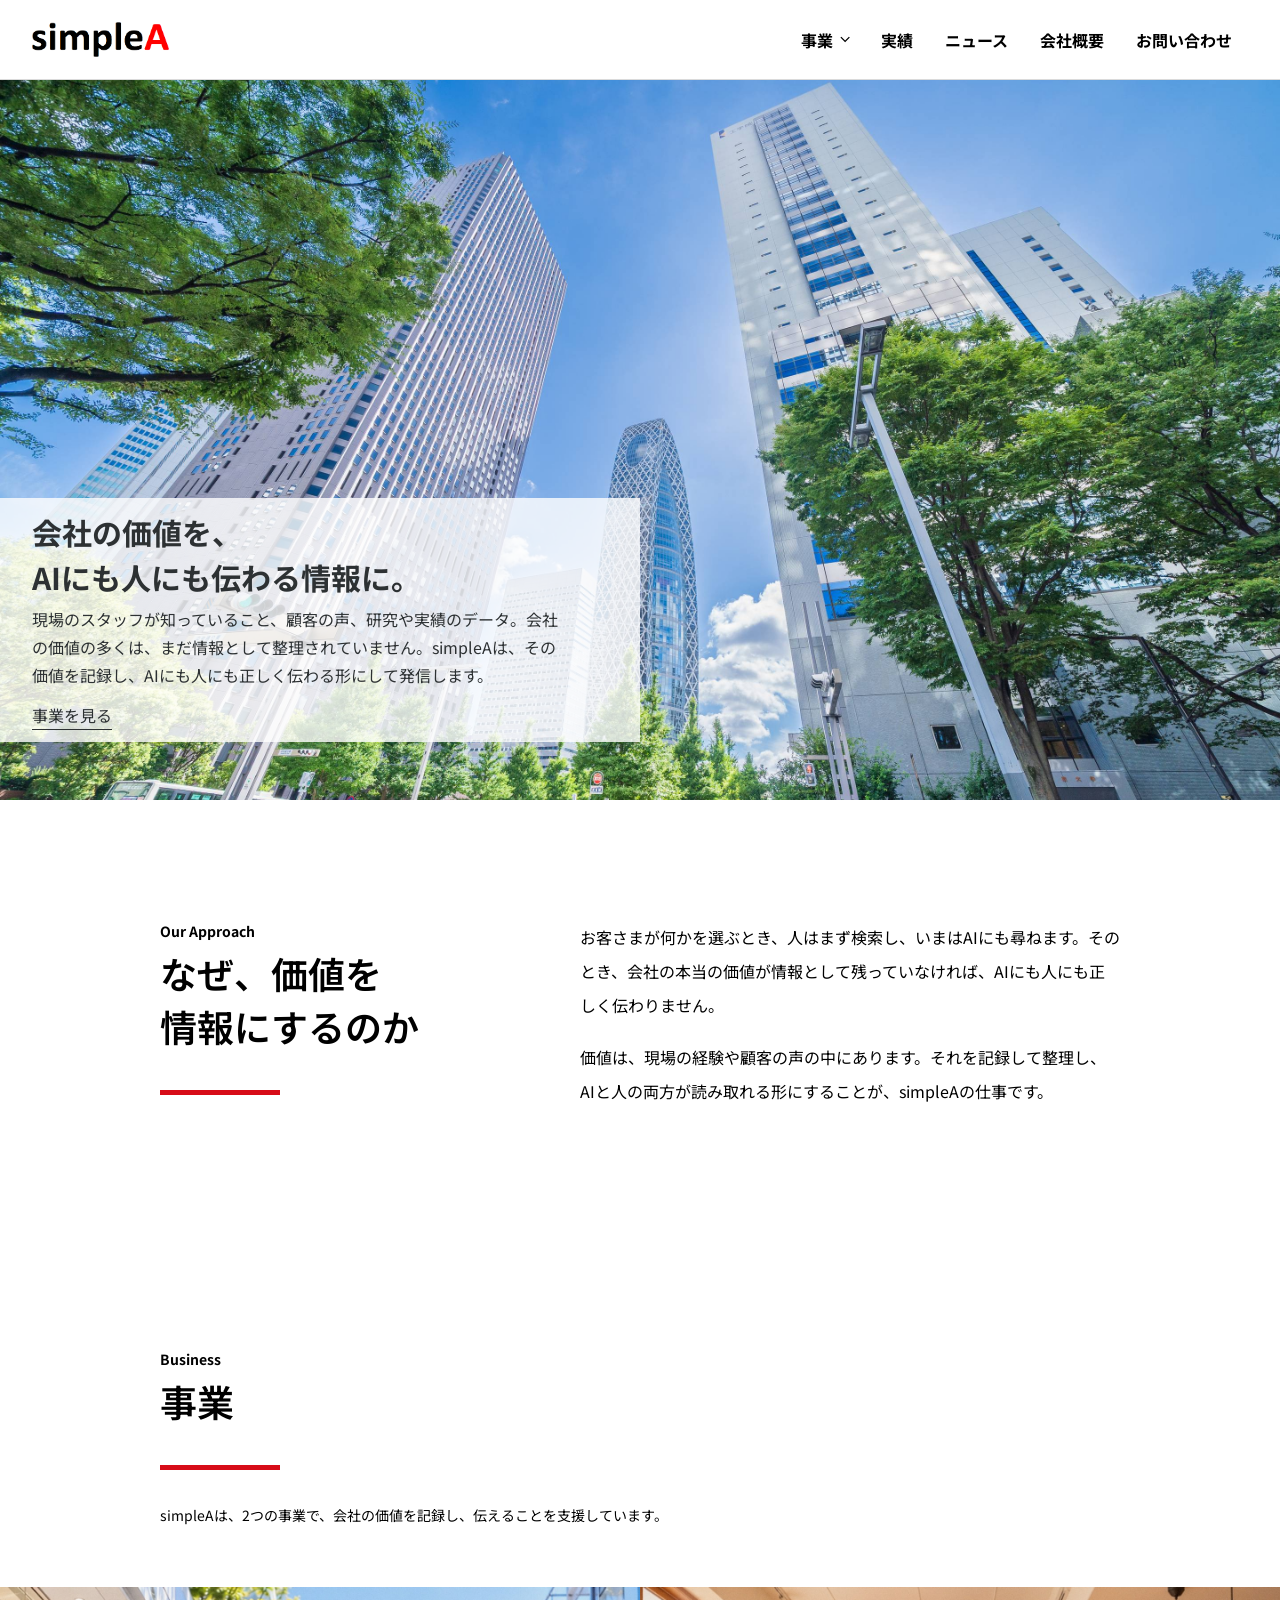
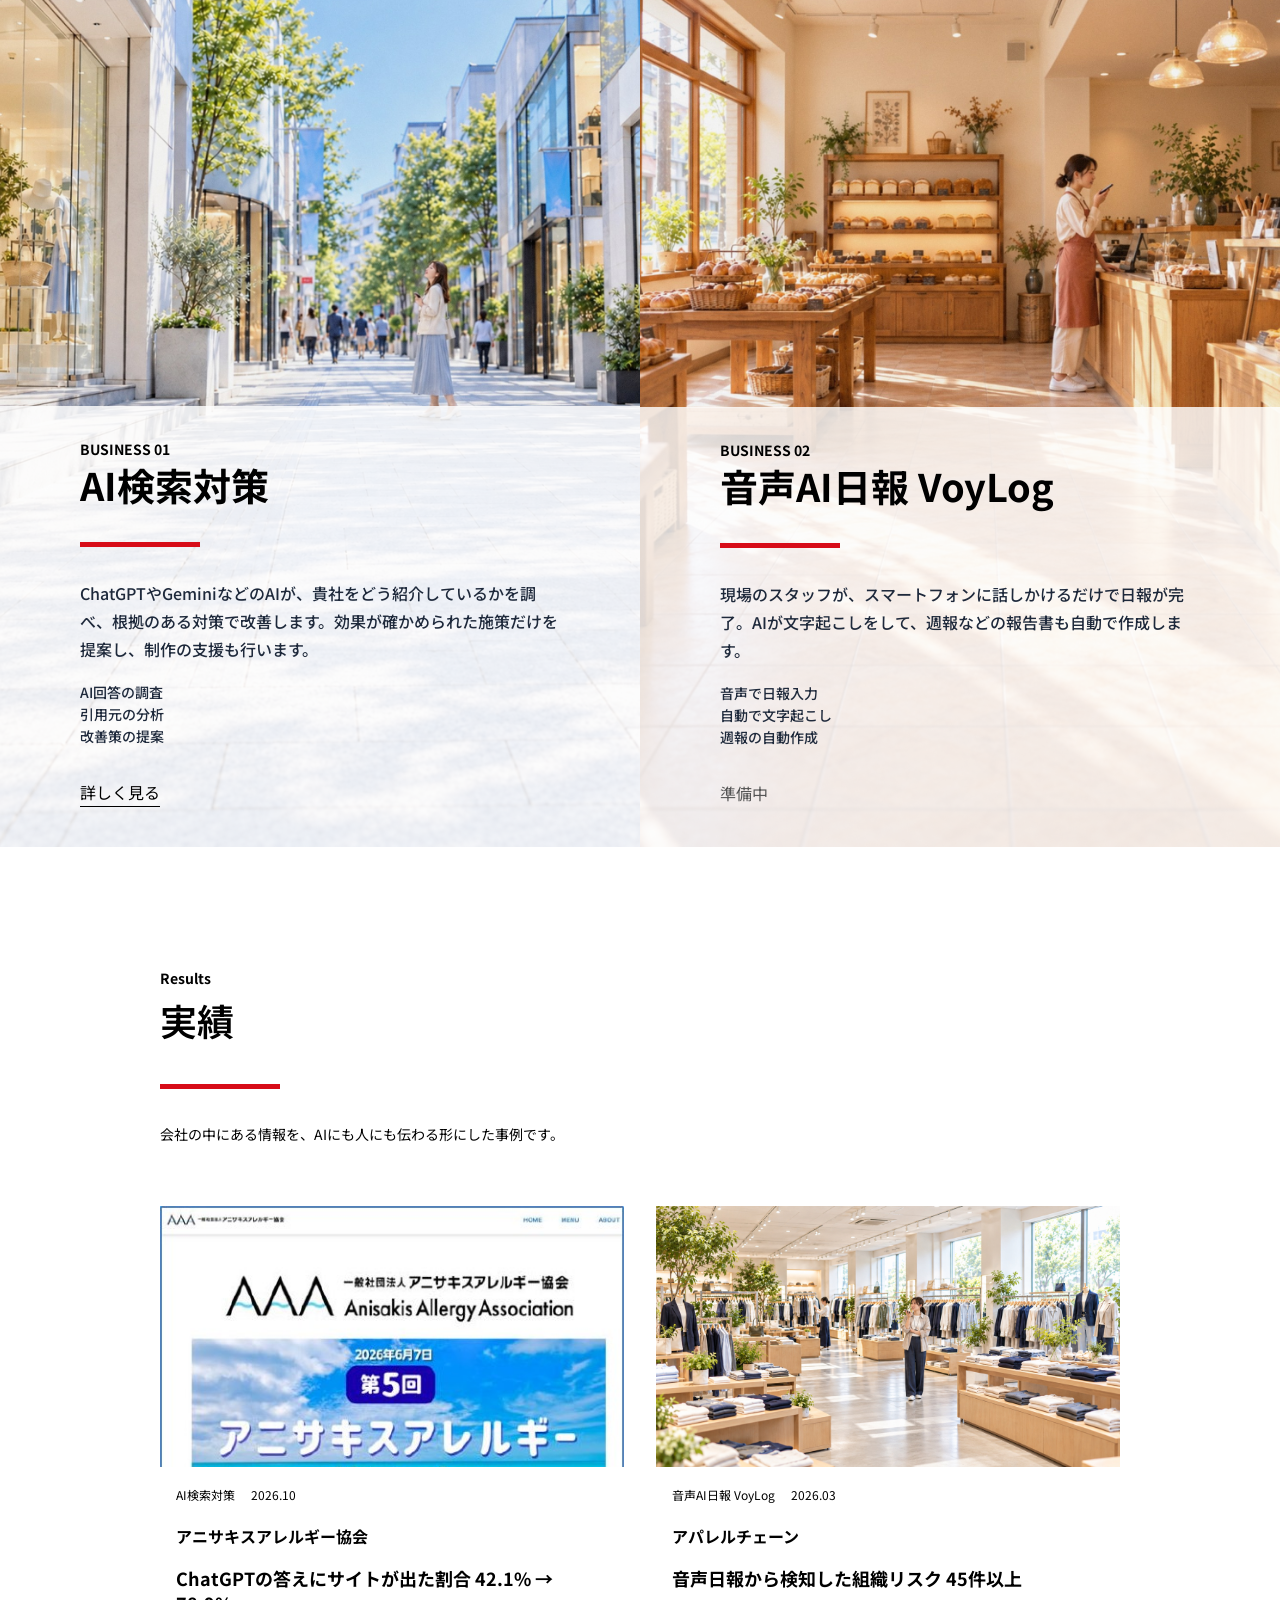
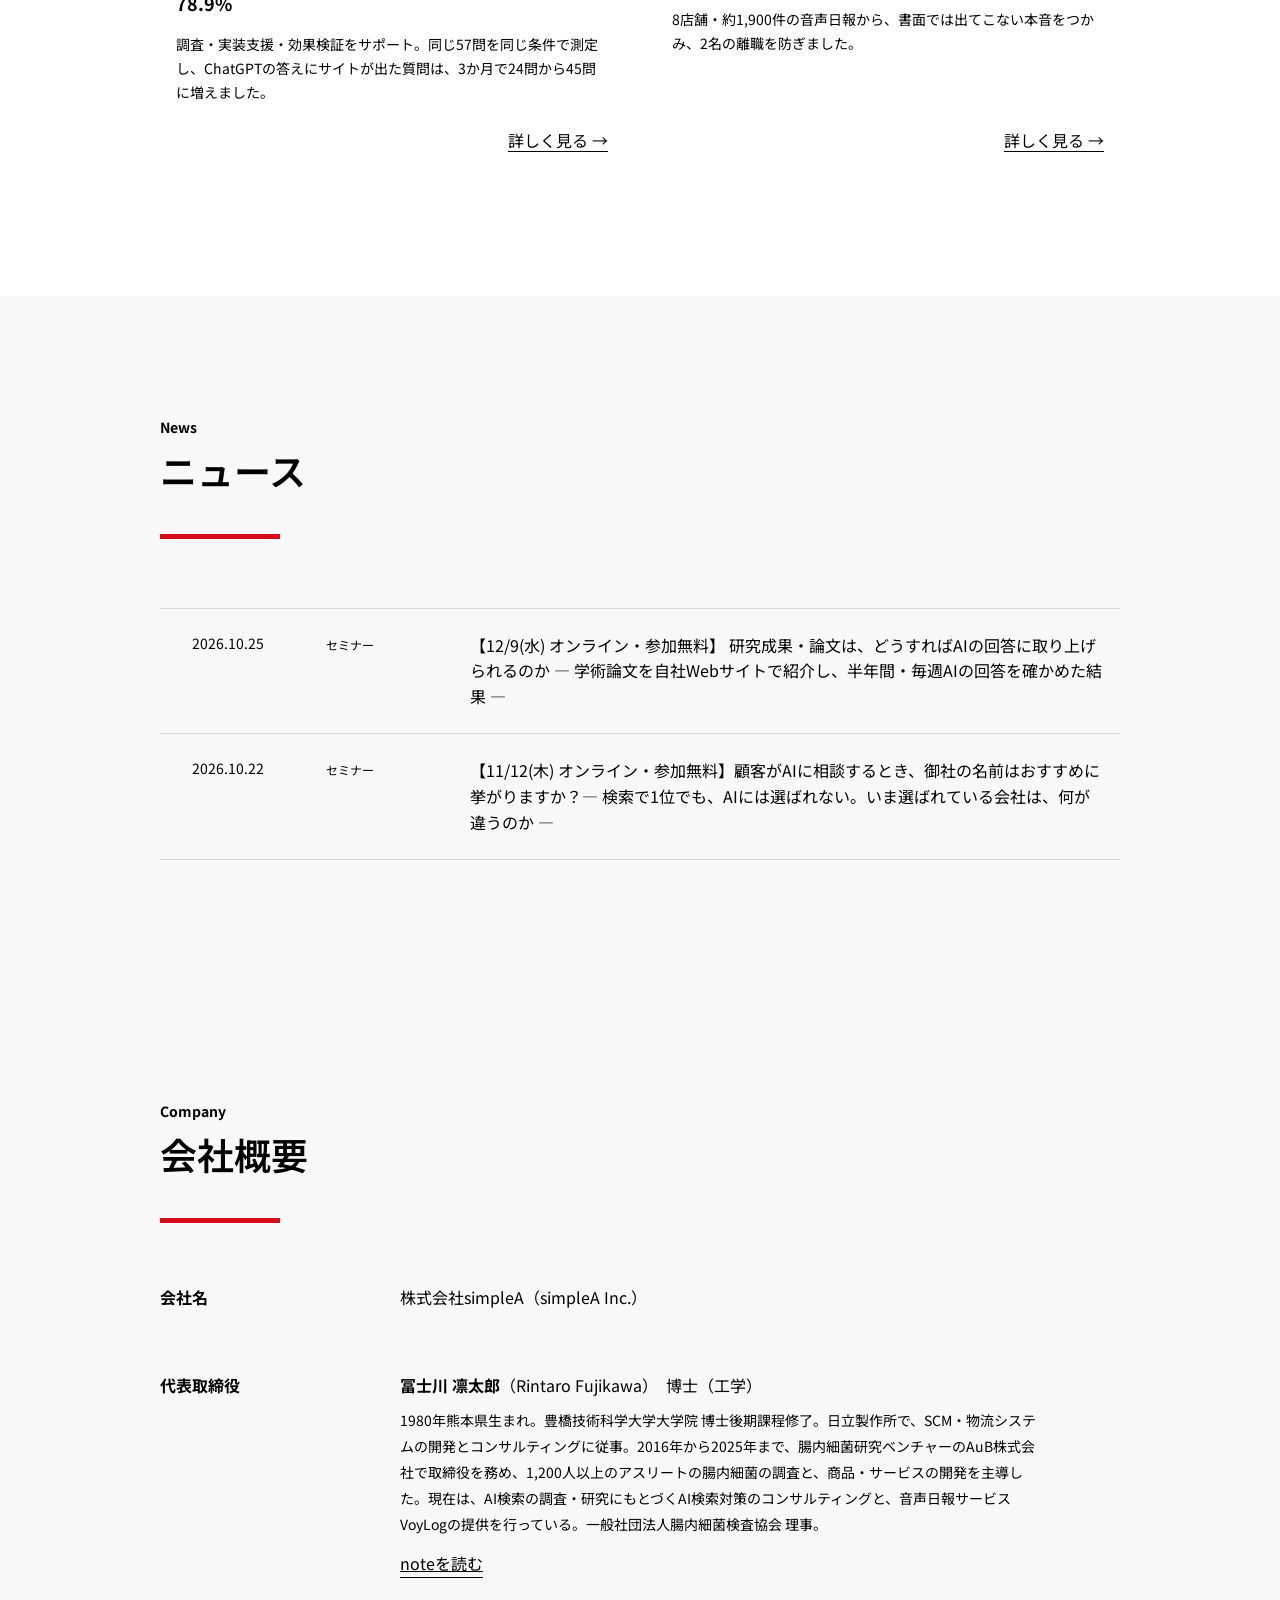
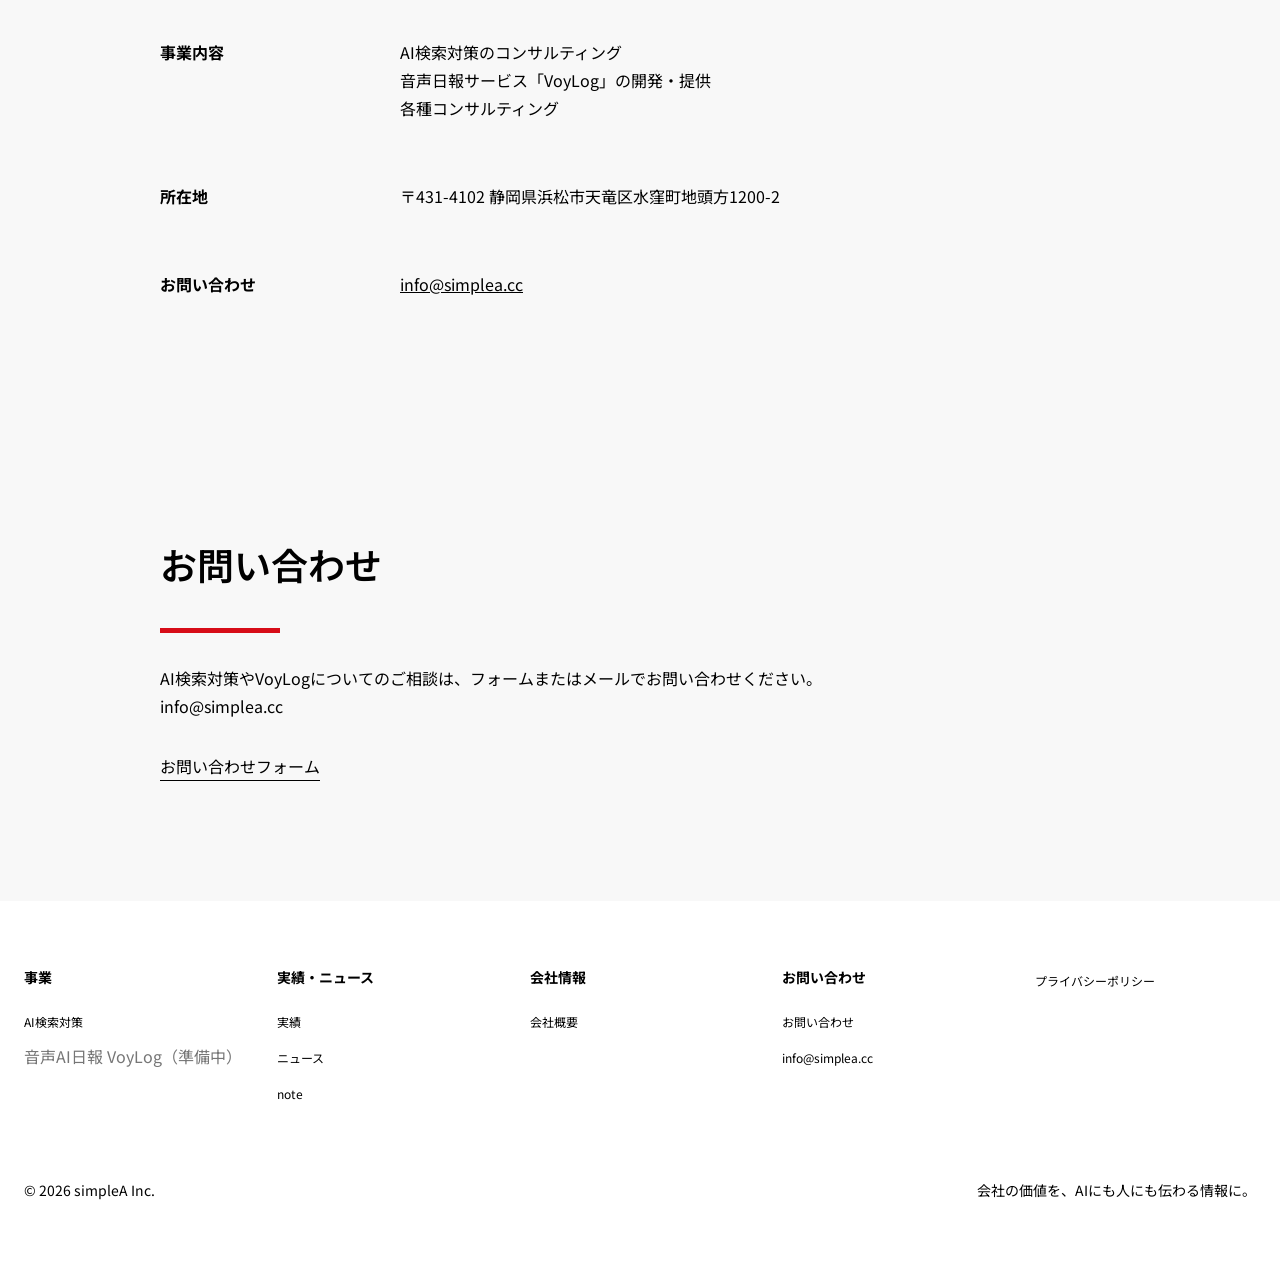
==== index.html @ 9f958a01 "トップページ・AI検索対策ページ・事例ページ・プライバシーポリシーを全面リニューアル Co-Authored-By: Claude Sonnet 5.5 <noreply@anthropic.com>" ====
<!DOCTYPE html>
<html lang="ja"><head><meta charset="utf-8"/><meta content="width=device-width, initial-scale=1.0" name="viewport"/>
<title>株式会社simpleA | 会社の価値を、AIにも人にも伝わる情報に。</title>
<link href="https://fonts.googleapis.com" rel="preconnect"/><link crossorigin="" href="https://fonts.gstatic.com" rel="preconnect"/>
<link href="https://fonts.googleapis.com/css2?family=Inter:wght@400;600;700&amp;family=Noto+Sans+JP:wght@400;500;700&amp;display=swap" rel="stylesheet"/>
<link href="styles3.css" rel="stylesheet"/><link href="styles-case.css" rel="stylesheet"/><style>
/* Measured references and adaptations: 設計根拠.md — ヒーロー文字載せ */
.hero{min-height:0;background:#fff}.hero .box{background:none;padding:0;max-width:none}.hero .in{padding:0}.hero .wrap{max-width:none}.hero>img{filter:none}
/* Recruit: lower-left, bounded white 80% panel. */
.hero{height:720px}.hero>img{height:100%;object-position:center}.hero .in{position:absolute;left:0;bottom:8%;width:100%}.hero .wrap{margin:0}.hero .box{width:640px;max-width:100%;padding:12px 72px 12px 32px;background:rgba(255,255,255,.8);color:#2d3133}.hero h1{font-size:30px;line-height:45px}.hero .sub{margin-top:5px;font-size:16px;line-height:28px}.hero .bar-link{margin-top:12px}
@media(max-width:767px){.hero{display:block;height:780px}.hero>img{position:absolute;inset:0;aspect-ratio:auto;object-position:center}.hero .in{bottom:8%}.hero .box{width:96%;padding:12px 30px}.hero h1{font-size:24px;line-height:36px}.hero .sub{font-size:14px;line-height:24.5px}.hero .bar-link{margin-top:12px}}
</style><style>.rep-profile .bio{font-size:14px;line-height:26px;margin-top:8px;max-width:640px}.rep-profile .bar-link{margin-top:12px}</style></head><body>
<header class="header"><div class="wrap"><button aria-controls="site-nav" aria-expanded="false" aria-label="メニュー" class="menu-toggle" type="button"><span></span><span></span></button><a class="logo" href="#"><img alt="simpleA" src="img/logo.png"/></a>
<nav class="nav" id="site-nav"><div class="business-nav">
<div class="business-nav-heading"><a href="#business" id="business-link">事業</a><button class="business-toggle" type="button" aria-label="事業のメニューを開閉" aria-expanded="false" aria-controls="business-submenu"></button></div>
<div class="business-submenu" id="business-submenu" inert><div class="business-submenu-inner"><ul><li><a href="ai-search.html">AI検索対策</a></li><li><span class="soon-item">音声AI日報 VoyLog（準備中）</span></li></ul></div></div>
</div><a href="#results">実績</a><a href="#news">ニュース</a><a href="#company">会社概要</a><a class="contact" href="#contact">お問い合わせ</a></nav></div></header><main><section class="hero"><img alt="" src="img/hero.jpg"/><div class="in"><div class="wrap"><div class="box"><h1>会社の価値を、<br/>AIにも人にも伝わる情報に。</h1><p class="sub">現場のスタッフが知っていること、顧客の声、研究や実績のデータ。会社の価値の多くは、まだ情報として整理されていません。simpleAは、その価値を記録し、AIにも人にも正しく伝わる形にして発信します。</p><a class="bar-link" href="#business">事業を見る</a></div></div></div></section>
<section class="sec" id="why"><div class="wrap why">
<div><p class="label">Our Approach</p><h2>なぜ、価値を<br/>情報にするのか</h2></div>
<div class="t"><p>お客さまが何かを選ぶとき、人はまず検索し、いまはAIにも尋ねます。そのとき、会社の本当の価値が情報として残っていなければ、AIにも人にも正しく伝わりません。</p>
<p>価値は、現場の経験や顧客の声の中にあります。それを記録して整理し、AIと人の両方が読み取れる形にすることが、simpleAの仕事です。</p></div>
</div></section>
<section id="business">
<div class="wrap business-heading">
<p class="label">Business</p><h2 class="h2">事業</h2>
<p class="lead">simpleAは、2つの事業で、会社の価値を記録し、伝えることを支援しています。</p>
</div>
<div class="biz">
<a class="tile ai" href="ai-search.html">
<div class="vis"><img alt="" height="2000" loading="lazy" src="img/_proc/tile-ai-3.jpg" width="2000"/></div>
<div class="tile-copy"><p class="no">BUSINESS 01</p><h3>AI検索対策</h3>
<p class="d">ChatGPTやGeminiなどのAIが、貴社をどう紹介しているかを調べ、根拠のある対策で改善します。効果が確かめられた施策だけを提案し、制作の支援も行います。</p>
<ul class="tags"><li>AI回答の調査</li><li>引用元の分析</li><li>改善策の提案</li></ul><span class="more">詳しく見る</span></div>

</a>
<div class="tile vl soon" aria-disabled="true">
<div class="vis"><img alt="" height="2000" loading="lazy" src="img/_proc/tile-voylog-3.jpg" width="2000"/></div>
<div class="tile-copy"><p class="no">BUSINESS 02</p><h3>音声AI日報 VoyLog</h3>
<p class="d">現場のスタッフが、スマートフォンに話しかけるだけで日報が完了。AIが文字起こしをして、週報などの報告書も自動で作成します。</p>
<ul class="tags"><li>音声で日報入力</li><li>自動で文字起こし</li><li>週報の自動作成</li></ul><span class="more">準備中</span></div>

</div>
</div>
</section>
<section class="sec" id="results"><div class="wrap">
<p class="label">Results</p><h2>実績</h2>
<p class="lead">会社の中にある情報を、AIにも人にも伝わる形にした事例です。</p>
<div class="cases">
<a class="case ai" href="case-ai-search.html"><img class="case-thumbnail case-thumbnail-site" src="img/case/aaa-site.jpg" alt="アニサキスアレルギー協会のWEBサイト" loading="lazy"/><div class="body"><div class="meta"><span class="case-category">AI検索対策</span><span class="en">2026.10</span></div><h3>アニサキスアレルギー協会</h3><p class="case-card-title">ChatGPTの答えにサイトが出た割合 42.1% → 78.9%</p><p>調査・実装支援・効果検証をサポート。同じ57問を同じ条件で測定し、ChatGPTの答えにサイトが出た質問は、3か月で24問から45問に増えました。</p><span class="case-read-more">詳しく見る<span aria-hidden="true"> →</span></span></div></a>
<a class="case vl" href="case-voylog.html"><img class="case-thumbnail" src="img/case/generated/apparel-ai-voice-report-wide.jpg" alt="店舗で音声日報を入力するスタッフの利用イメージ（生成画像）" loading="lazy" width="2560" height="1440"/><div class="body"><div class="meta"><span class="case-category">音声AI日報 VoyLog</span><span class="en">2026.03</span></div><h3>アパレルチェーン</h3><p class="case-card-title">音声日報から検知した組織リスク 45件以上</p><p>8店舗・約1,900件の音声日報から、書面では出てこない本音をつかみ、2名の離職を防ぎました。</p><span class="case-read-more">詳しく見る<span aria-hidden="true"> →</span></span></div></a>
</div></div></section>
<section class="sec soft" id="news"><div class="wrap">
<div class="news-head"><div><p class="label">News</p><h2>ニュース</h2></div></div>
<ul class="news-list">
<li><a href="https://www.link-j.org/member_event/article-54695.html" rel="noopener" target="_blank"><time>2026.10.25</time><span class="cat">セミナー</span><span>【12/9(水) オンライン・参加無料】 研究成果・論文は、どうすればAIの回答に取り上げられるのか ― 学術論文を自社Webサイトで紹介し、半年間・毎週AIの回答を確かめた結果 ―</span></a></li><li><a href="https://www.link-j.org/member_event/article-54489.html" rel="noopener" target="_blank"><time>2026.10.22</time><span class="cat">セミナー</span><span>【11/12(木) オンライン・参加無料】顧客がAIに相談するとき、御社の名前はおすすめに挙がりますか？― 検索で1位でも、AIには選ばれない。いま選ばれている会社は、何が違うのか ―</span></a></li>
</ul></div></section>
<section class="sec soft" id="company"><div class="wrap">
<p class="label">Company</p><h2>会社概要</h2>
<dl class="dl">
<div><dt>会社名</dt><dd>株式会社simpleA（simpleA Inc.）</dd></div>
<div><dt>代表取締役</dt><dd class="rep-profile"><strong>冨士川 凛太郎</strong>（Rintaro Fujikawa）　博士（工学）<p class="bio">1980年熊本県生まれ。豊橋技術科学大学大学院 博士後期課程修了。日立製作所で、SCM・物流システムの開発とコンサルティングに従事。2016年から2025年まで、腸内細菌研究ベンチャーのAuB株式会社で取締役を務め、1,200人以上のアスリートの腸内細菌の調査と、商品・サービスの開発を主導した。現在は、AI検索の調査・研究にもとづくAI検索対策のコンサルティングと、音声日報サービスVoyLogの提供を行っている。一般社団法人腸内細菌検査協会 理事。</p><a class="bar-link" href="https://note.com/simplea_aio" rel="noopener noreferrer" target="_blank">noteを読む</a></dd></div>
<div><dt>事業内容</dt><dd>AI検索対策のコンサルティング<br/>音声日報サービス「VoyLog」の開発・提供<br/>各種コンサルティング</dd></div>
<div><dt>所在地</dt><dd>〒431-4102 静岡県浜松市天竜区水窪町地頭方1200-2</dd></div>
<div><dt>お問い合わせ</dt><dd><a href="mailto:info@simplea.cc">info@simplea.cc</a></dd></div>
</dl></div></section>
<section class="contact-band" id="contact"><div class="wrap">
<div><h2>お問い合わせ</h2><p>AI検索対策やVoyLogについてのご相談は、フォームまたはメールでお問い合わせください。<br/>info@simplea.cc</p></div>
<a class="btn" href="mailto:info@simplea.cc">お問い合わせフォーム</a>
</div></section>
</main>
<footer class="footer"><div class="wrap">
<div class="f-grid">
<div><h4>事業</h4><ul><li><a href="ai-search.html">AI検索対策</a></li><li><span class="soon-item">音声AI日報 VoyLog（準備中）</span></li></ul></div>
<div><h4>実績・ニュース</h4><ul><li><a href="#results">実績</a></li><li><a href="#news">ニュース</a></li><li><a href="https://note.com/simplea_aio" rel="noopener" target="_blank">note</a></li></ul></div>
<div><h4>会社情報</h4><ul><li></li><li><a href="#company">会社概要</a></li></ul></div>
<div><h4>お問い合わせ</h4><ul><li><a href="#contact">お問い合わせ</a></li><li><a href="mailto:info@simplea.cc">info@simplea.cc</a></li></ul></div>
<div><ul><li><a href="privacy.html">プライバシーポリシー</a></li></ul></div>
</div>
<div class="f-bottom"><span class="en">© 2026 simpleA Inc.</span><span>会社の価値を、AIにも人にも伝わる情報に。</span></div>
</div></footer><script>
const toggle = document.querySelector('.menu-toggle');
const nav = document.querySelector('.nav');
const business = document.querySelector('.business-nav');
const businessToggle = document.querySelector('.business-toggle');
const businessLink = document.querySelector('#business-link');
const submenu = document.querySelector('.business-submenu');
const mobile = matchMedia('(max-width:767px)');
const reducedMotion = matchMedia('(prefers-reduced-motion:reduce)');
let closeTimer;
let slide;
function setBusiness(open, animate = true) {
  clearTimeout(closeTimer);
  const from = submenu.getBoundingClientRect().height;
  if (slide) slide.cancel();
  business.classList.toggle('is-open', open);
  businessToggle.setAttribute('aria-expanded', String(open));
  submenu.inert = !open;
  const to = open ? submenu.firstElementChild.getBoundingClientRect().height + (mobile.matches ? 0 : 2) : 0;
  submenu.style.height = `${to}px`;
  // Sansan uses jQuery slideDown/slideUp(400), whose default easing is swing.
  if (animate && !reducedMotion.matches) {
    const frames = Array.from({length: 21}, (_, i) => ({
      height: `${from + (to - from) * (0.5 - Math.cos(Math.PI * i / 20) / 2)}px`,
      offset: i / 20
    }));
    slide = submenu.animate(frames, {duration: 400, easing: 'linear'});
  }
}
function closeNav() {
  setBusiness(false, false);
  toggle.setAttribute('aria-expanded', 'false');
  nav.classList.remove('is-open');
}
toggle.addEventListener('click', () => {
  const open = toggle.getAttribute('aria-expanded') !== 'true';
  if (!open) closeNav();
  else { toggle.setAttribute('aria-expanded', 'true'); nav.classList.add('is-open'); }
});
businessToggle.addEventListener('click', () => setBusiness(businessToggle.getAttribute('aria-expanded') !== 'true'));
business.addEventListener('pointerenter', e => {
  if (!mobile.matches && e.pointerType !== 'touch') setBusiness(true);
});
business.addEventListener('pointerleave', () => {
  if (!mobile.matches && !business.contains(document.activeElement)) closeTimer = setTimeout(() => setBusiness(false), 120);
});
business.addEventListener('focusin', e => {
  clearTimeout(closeTimer);
  if (!mobile.matches && e.target === businessLink) setBusiness(true);
});
business.addEventListener('focusout', e => {
  if (!business.contains(e.relatedTarget)) setBusiness(false);
});
nav.addEventListener('click', e => { if (e.target.closest('a')) closeNav(); });
document.addEventListener('keydown', e => {
  if (e.key !== 'Escape') return;
  if (businessToggle.getAttribute('aria-expanded') === 'true') {
    businessToggle.focus();
    setBusiness(false);
  } else if (toggle.getAttribute('aria-expanded') === 'true') {
    closeNav();
    toggle.focus();
  }
});
document.addEventListener('pointerdown', e => {
  if (!business.contains(e.target)) setBusiness(false);
});
mobile.addEventListener('change', closeNav);
window.addEventListener('resize', () => {
  if (businessToggle.getAttribute('aria-expanded') === 'true') setBusiness(true, false);
});
</script></body></html>
---- styles3.css ----
/* Reference measurements and deletion ledger: 設計根拠.md */
*{box-sizing:border-box;margin:0;padding:0}
html{scroll-behavior:smooth;scroll-padding-top:80px}
body{font-family:"Noto Sans JP","Helvetica Neue","Yu Gothic",YuGothic,"ヒラギノ角ゴ Pro W3","Hiragino Kaku Gothic Pro",Verdana,Meiryo,sans-serif;font-size:16px;font-weight:400;line-height:1.75;color:#000;background:#fff;-webkit-font-smoothing:antialiased}
a{color:inherit;text-decoration:none}img{display:block;width:100%;object-fit:cover}ul{list-style:none}button{font:inherit}a:hover{text-decoration:underline}a:focus-visible,button:focus-visible{outline:2px solid #000;outline-offset:4px}
.wrap{width:960px;max-width:calc(100% - 48px);margin:auto}
.header{height:80px;position:fixed;inset:0 0 auto;z-index:50;background:#fff;border-bottom:1px solid #dadada}
.header .wrap{width:auto;max-width:none;margin:0 32px;display:flex;height:100%;align-items:center;justify-content:space-between}
.logo{display:block;height:36px}.logo img{height:100%;width:auto;object-fit:contain}
.nav{display:flex}.nav a{font-size:16px;font-weight:700;line-height:80px;padding:0 16px}.nav a:hover{background:#f8f8f8;text-decoration:none}
.menu-toggle{display:none}main{padding-top:80px}
.sec{padding:120px 0}.soft{background:#f8f8f8}
.label,.no{font-size:14px;line-height:22.4px;font-weight:700;margin-bottom:5px}
h2,.h2{font-size:37px;font-weight:600;line-height:52.17px;position:relative;padding-bottom:43px;margin-bottom:9px}
h2::after,.tile h3::after{content:"";display:block;position:absolute;left:0;bottom:0;width:120px;height:5px;background:#d70c18}
.lead{font-size:14px;line-height:24px;margin-top:32.5px}
.bar-link,.more-link,.more,.btn{display:inline-block;font-size:16px;line-height:28px;font-weight:400;border-bottom:1px solid currentColor}
.bar-link{margin-top:32.5px}.dummy{font-size:14px;line-height:24.5px;font-weight:400}
.hero{position:relative;min-height:720px;background:#fff;overflow:hidden}
.hero>img{position:absolute;inset:0;width:100%;height:100%;object-position:center}
.hero .in{position:relative;padding:120px 0}.hero .wrap{width:auto;max-width:none;margin:0 6.25%}
.hero .box{max-width:600px}.hero h1{font-size:38px;line-height:1.4;font-weight:700}.hero .sub{font-size:16px;line-height:28px;margin-top:32.5px;max-width:540px}
.why{display:grid;grid-template-columns:1fr 1.5fr;gap:60px}.why .t{font-size:16px;line-height:34px}.why .t p+p{margin-top:17.5px}
.business-heading{padding:120px 0 60px}
.biz{display:grid;grid-template-columns:1fr 1fr}
.tile{min-width:0;display:flex;flex-direction:column;background:#fff}
.tile:hover{text-decoration:none}.tile:hover .more{text-decoration:underline}
.tile .vis{width:100%;aspect-ratio:720/493.5;overflow:hidden}.tile .vis img{height:100%;width:100%}
.tile-copy{padding:32.5px 12.5% 60px;flex:1}
.tile h3{position:relative;font-size:38px;font-weight:700;line-height:38px;padding-bottom:43px;margin-bottom:9px}
.tile .d{font-size:16px;line-height:28px;margin-top:32.5px}
.tags{margin-top:17.5px;font-size:14px;line-height:22.25px;font-weight:400}
.illustration-copy{font-size:14px;line-height:22.25px;font-weight:400;margin-top:17.5px}
.tile .more{margin-top:30px}
.cases{display:grid;grid-template-columns:1fr 1fr;gap:60px;margin-top:60px}
.case{display:block;min-width:0}.case .ph{font-size:14px;line-height:24px;margin-bottom:17.5px}.case .meta{font-size:12px;line-height:24px;display:flex;gap:16px}.case h3{font-size:22px;font-weight:700;line-height:35.2px;margin:5px 0 25px}.case p{font-size:14px;line-height:24px}
.news-head{display:flex;align-items:center;justify-content:space-between;gap:24px}.news-list{margin-top:60px}
.news-list a{display:grid;grid-template-columns:110px 120px 1fr;gap:24px;border-top:1px solid #dadada;padding:24px 16px 24px 32px;font-size:16px;line-height:25.6px}.news-list li:last-child{border-bottom:1px solid #dadada}
.news-list time{font-size:14px;line-height:21px}.cat{font-size:12px;line-height:24px;font-weight:400}
.rep{margin-top:60px;display:grid;grid-template-columns:228px 1fr;gap:58px;align-items:start}.rep .photo{overflow:hidden}.rep img{height:auto}.rep h3{font-size:28px;font-weight:700;line-height:44.8px;margin-bottom:7px}.rep h3 .en{display:block;font-size:14px;line-height:24.5px;font-weight:400}.rep .role{font-size:12px;line-height:19.2px;margin-top:8px}.rep .bio{font-size:14px;line-height:26px;margin-top:18px}
.dl{margin-top:60px}.dl>div{display:grid;grid-template-columns:240px 1fr;margin:60px 0}.dl>div:last-child{margin-bottom:0}.dl dt{font-weight:700;line-height:28px}.dl dd{line-height:28px}.dl a{text-decoration:underline}
.contact-band{padding:120px 0;background:#f8f8f8}.contact-band p{font-size:16px;line-height:27.2px;margin-top:32.5px}.contact-band .btn{margin-top:32.5px}
.footer{padding:64px 0;background:#fff}.footer .wrap{width:1260px}
.f-grid{display:grid;grid-template-columns:repeat(5,1fr);gap:32px}.f-grid h4{font-size:14px;font-weight:700;line-height:24.5px;margin-bottom:16px}.f-grid a{font-size:12px;font-weight:400;line-height:18px}.f-grid li{margin-bottom:8px}.f-bottom{margin-top:64px;display:flex;justify-content:space-between;gap:24px;font-size:14px;line-height:24.5px}
@media(max-width:767px){
 html{scroll-padding-top:60px}body{font-size:14px;line-height:24.5px}.header{height:60px}.header .wrap{margin:0 24px;justify-content:center}.logo{height:28px}.menu-toggle{display:flex;position:absolute;left:22px;top:16px;width:24px;height:28px;flex-direction:column;justify-content:center;gap:7px;background:none;border:0;cursor:pointer}.menu-toggle span{display:block;width:21px;height:1px;background:#000}.nav{display:none;position:absolute;top:60px;left:0;width:100%;background:#fff;padding:24px;max-height:calc(100dvh - 60px);overflow:auto}.nav.is-open{display:block}.nav a{display:block;line-height:48px;padding:0;font-size:14px}main{padding-top:60px}
 .sec{padding:60px 0}.wrap{width:auto;max-width:none;margin:0 24px}.label,.no{font-size:14px}h2,.h2{font-size:24px;line-height:42px;padding-bottom:28px;margin-bottom:0}h2::after,.tile h3::after{width:60px;height:4px}
 .hero{min-height:0;display:flex;flex-direction:column}.hero>img{position:static;order:2;height:auto;aspect-ratio:1.45;object-position:right center}.hero .in{padding:60px 0}.hero .wrap{margin:0 24px}.hero h1{font-size:24px;line-height:42px}.hero .sub{font-size:14px;line-height:24.5px;margin-top:24px}.hero .bar-link{margin-top:24px}
 .why,.biz,.cases,.rep{grid-template-columns:1fr;gap:60px}.why .t{font-size:14px;line-height:24.5px}.business-heading{padding:60px 0}.lead{margin-top:28px}.biz{gap:0}.tile .vis{aspect-ratio:1.45}.tile-copy{padding:28px 24px 60px}.tile h3{font-size:24px;line-height:42px;padding-bottom:28px;margin:0}.tile .d{font-size:14px;line-height:24.5px;margin-top:28px}
 .cases{margin-top:60px}.news-head{align-items:flex-start}.more-link{font-size:14px;white-space:nowrap}.news-list a{grid-template-columns:110px 1fr;gap:8px 16px;padding:24px 0}.news-list a>span:last-child{grid-column:1/-1}.rep{gap:28px}.rep .photo{width:60%;max-width:228px}.rep h3{font-size:28px}.dl>div{grid-template-columns:1fr;margin:40px 0}.dl dt{margin-bottom:16px}.contact-band{padding:60px 0}.contact-band p{font-size:14px;line-height:24.5px}.btn{font-size:14px}.footer .wrap{width:auto}.f-grid{grid-template-columns:1fr 1fr;gap:32px 24px}.f-grid>div:last-child{grid-column:1/-1}.f-bottom{flex-direction:column;gap:8px;font-size:12px}
}
@media(prefers-reduced-motion:reduce){html{scroll-behavior:auto}}

/* Business dropdown: measured Sansan header; see 設計根拠.md. */
.business-nav-heading{position:relative;display:flex;align-items:center}
.nav .business-nav-heading>a{display:block;padding-right:32px;background:transparent;position:relative}
.business-nav-heading>a::after{content:"";position:absolute;bottom:0;left:0;width:100%;height:4px;background:#d70c18;opacity:0;transform:scaleX(0);transition:opacity .3s cubic-bezier(.17,.67,.68,1.04),transform .3s cubic-bezier(.17,.67,.68,1.04)}
.business-nav.is-open .business-nav-heading>a::after{opacity:1;transform:scaleX(1)}
.business-nav.is-open .business-nav-heading>a,.nav .business-nav-heading>a:hover{color:rgba(0,0,0,.5)}
.business-toggle{position:absolute;right:0;top:0;width:32px;height:80px;border:0;background:transparent;cursor:pointer;color:#000}
.business-toggle::after{content:"";display:block;position:absolute;right:12px;top:50%;width:16px;height:16px;background:center/contain no-repeat url("data:image/svg+xml,%3Csvg fill='none' viewBox='0 0 17 16' xmlns='http://www.w3.org/2000/svg'%3E%3Cpath d='m13.625 5.96492-5 5.03508-5-5.03508.95841-.96492 4.04159 4.06789 4.0416-4.06789z' fill='%23000'/%3E%3C/svg%3E");transform:translateY(-50%);transition:transform .5s}
.business-nav.is-open .business-toggle::after{transform:translateY(-50%) rotate(180deg)}
.business-submenu{position:absolute;top:80px;left:0;width:100%;height:0;overflow:hidden;background:#fff;box-shadow:none;visibility:hidden}
.business-nav.is-open .business-submenu{visibility:visible}
.business-submenu:not([inert]){border-bottom:2px solid rgba(0,0,0,.1)}
.business-submenu[inert]{transition:visibility 0s .4s}
.business-submenu-inner{max-width:1040px;margin:0 auto;padding:40px 20px 0}
.business-submenu ul{display:flex;flex-wrap:wrap}
.business-submenu li{width:33.333333%;line-height:28px;margin-bottom:40px;transition:opacity .3s cubic-bezier(.17,.67,.68,1.04)}
.business-submenu li:hover{opacity:.5}
.nav .business-submenu a{display:inline-block;padding:0;font-size:16px;font-weight:700;line-height:16px;white-space:nowrap;background:transparent;text-decoration:none;transition:opacity .04s linear}
@media(max-width:767px){
 .business-nav{position:relative;border-bottom:1px solid rgba(0,0,0,.1)}
 .business-nav-heading{height:60px}
 .nav .business-nav-heading>a{font-size:16px;line-height:18.4px;padding:0 44px 0 8px;color:#000}
 .business-nav.is-open .business-nav-heading>a{color:#000}
 .business-nav-heading>a::after{display:none}
 .business-toggle{width:44px;height:60px}
 .business-toggle::after{right:10px;width:12px;height:7px;background-image:url("data:image/svg+xml,%3Csvg viewBox='0 0 26 15' xmlns='http://www.w3.org/2000/svg'%3E%3Cpath d='M13 15L.5 2.15812 2.60067 0 13 10.6838 23.3993 0 25.5 2.15812 13 15Z' fill='%23000'/%3E%3C/svg%3E")}
 .business-submenu{position:static;width:100%;border:0!important}
 .business-submenu-inner{margin:0 0 0 44px;padding:0}
 .business-submenu ul{display:flow-root}
 .business-submenu li{width:auto;line-height:16.1px;margin:0 0 20px}
 .nav .business-submenu a{font-size:14px;font-weight:700;line-height:16.1px;padding-left:8px;color:rgba(0,0,0,.5)}
}
@media(prefers-reduced-motion:reduce){.business-nav *,.business-nav *::after{transition:none!important}}

/* C3: 人物は画像の上部に置き、下部の床・地面の部分にだけ白い半透明の幕を敷いて文字を載せる */
.tile{position:relative;min-height:860px;justify-content:flex-end;overflow:hidden}
.tile .vis{position:absolute;inset:0;aspect-ratio:auto}
.tile .vis img{object-position:center top}
.tile-copy{position:relative;flex:none;background:rgba(255,255,255,.82);padding:32.5px 12.5% 40px}
.tile .d,.tags{font-weight:500;color:#1e293b}
.tile .dummy{font-weight:500}
@media (max-width:768px){.tile{min-height:760px}.tile-copy{padding:24px 24px 36px}}

.soon-item{color:#767676;cursor:default}.tile.soon{pointer-events:none;cursor:default}.tile.soon .more{border-bottom:0;color:#555}
---- styles-case.css ----
/* 事例ページ。実測元と既存値の対応は「設計根拠.md / 事例ページ」参照。 */
.case-head{padding:120px 0 0}
.case-head .wrap,.case-sec .wrap,.back .wrap{width:800px}
.crumb{font-size:12px;line-height:19.2px;margin-bottom:24px}
.crumb a{text-decoration:underline}
.case-head h1{font-size:40px;line-height:56px;font-weight:700}
.case-head .lead,.case-sec .lead{font-size:16px;line-height:28px;margin-top:24px}
.case-facts{display:flex;flex-direction:column;gap:16px;margin-top:40px;font-size:16px;line-height:28px}
.case-facts strong{font-weight:700;margin-right:8px}
.case-facts small{font-size:inherit;font-weight:inherit}
.case-profile{display:flex;flex-direction:column;gap:8px;margin-top:40px;font-size:14px;line-height:24px}
.case-profile>div{display:grid;grid-template-columns:96px minmax(0,1fr);gap:16px}
.case-profile dt{font-weight:700}
.case-sec{padding:120px 0 0}
.step{font-size:14px;line-height:22.4px;font-weight:700;margin-bottom:5px}
/* h2 の書体・寸法・下の短い赤帯は styles3.css をそのまま継承。 */
.case-subheading,.case-findings h3,.case-voices h3{font-size:18px;line-height:25.2px;font-weight:700;margin-top:40px}
.case-findings h3 span{display:inline;margin-left:16px;font-size:inherit;font-weight:inherit}
.case-subheading+.lead{margin-top:16px}
.fig{margin:16px 0 32px}
.fig img{width:auto;max-width:100%;height:auto;object-fit:contain}
.fig figcaption{font-size:12px;line-height:19.2px;margin-top:8px}
.case-figures{display:block}
.case-findings ul{margin-top:16px;font-size:16px;line-height:28px}
.case-findings li+li{margin-top:16px}
.case-voices blockquote{margin:0;padding:0;border:0}
.case-voices p{font-size:16px;line-height:28px;margin-top:16px}
.note{font-size:12px;line-height:19.2px;margin-top:24px}
.back{padding:120px 0 60px}
/* サムネイル＋本文＋詳しく見る：Sansan / SmartHR / freee。設計根拠.md参照。 */
#results .cases{display:grid;grid-template-columns:repeat(2,minmax(0,1fr));gap:32px;margin-top:60px}
#results .case{display:flex;flex-direction:column;min-width:0}
#results .case-thumbnail{display:block;width:100%;aspect-ratio:16/9;height:auto;object-fit:cover}
#results .case-thumbnail-site{object-position:top}
#results .case .body{display:flex;flex:1;flex-direction:column;gap:16px;padding:16px}
#results .case h3{font-size:16px;line-height:27.2px;margin:0;font-weight:700}
#results .case p{font-size:14px;line-height:24px;margin:0}
#results .case .case-card-title{font-size:18px;line-height:25.2px;font-weight:700}
#results .case .meta{font-size:12px;line-height:24px;flex-wrap:wrap;gap:4px 16px}
#results .case-read-more{display:block;align-self:flex-end;margin-top:auto;padding:8px 0;font-size:16px;line-height:24px;text-decoration:underline;text-underline-offset:4px}
#results .case:hover .case-card-title,#results .case:focus-visible .case-card-title{text-decoration:underline;text-underline-offset:4px}
#results .case:focus-visible{outline:2px solid #000;outline-offset:4px}
@media(max-width:767px){
 .case-head{padding-top:60px}
 .case-head .wrap,.case-sec .wrap,.back .wrap{width:auto}
 .case-head h1{font-size:24px;line-height:42px}
 .case-head .lead,.case-sec .lead,.case-facts,.case-findings ul,.case-voices p{font-size:14px;line-height:24.5px}
 .case-sec{padding-top:60px}
 .case-profile>div{grid-template-columns:96px minmax(0,1fr)}
 .back{padding:60px 0}
 #results .cases{grid-template-columns:1fr}
 #results .case{padding:0}
}

/* 2026-10-28: 図版の出典・計測値・適用差分は設計根拠.mdに記録。 */
.case-head h2,.case-sec h2{font-weight:700}
.case-client{font-size:18px;line-height:28px;font-weight:700;margin-top:24px}
.case-hero-image{margin-top:40px;margin-bottom:32px}
.case-hero-image img{width:100%;height:auto}
.result-chart,.risk-chart{margin-top:40px;padding:32px;background:#f8f8f8}
.result-chart>figcaption,.risk-chart>figcaption{font-size:18px;line-height:28px;font-weight:700}
.comparison-chart{display:grid;grid-template-columns:1fr 1fr;gap:40px;margin-top:32px}
.comparison-column{text-align:center;min-width:0}
.chart-value{font-size:64px;line-height:1.2;font-weight:700}
.chart-value span{font-size:28px}
.accent{color:#d70c18}
.bar-space{height:240px;display:flex;align-items:flex-end;justify-content:center;border-bottom:1px solid #dadada;margin-top:16px}
.vertical-bar{width:48%;max-width:160px}
.before-bar{background:#dadada}.after-bar{background:#d70c18}
.chart-month{font-size:16px;line-height:28px;font-weight:700;margin-top:8px}
.chart-count{font-size:14px;line-height:24px;margin-top:8px}
.chart-count strong{font-size:28px;line-height:40px}
.chart-summary{margin-top:32px;font-size:18px;line-height:1.75;text-align:center}
.chart-summary strong{font-size:40px;color:#d70c18}.chart-summary strong span{font-size:18px;margin-left:8px}
.support-flow{list-style:none;margin:40px 0 0;padding:0}
.support-flow li{position:relative;display:grid;grid-template-columns:96px minmax(0,1fr);gap:16px;padding:16px;background:#f8f8f8;margin-bottom:16px}
.support-flow li:not(:last-child)::after{content:"";position:absolute;width:8px;height:8px;border-top:1px solid #000;border-right:1px solid #000;transform:rotate(135deg);bottom:-10px;left:50%}
.flow-number{font-size:14px;font-weight:700;display:flex;align-items:center;justify-content:center;border-right:1px solid #dadada}
.support-flow h3{font-size:18px;line-height:28px;font-weight:700}
.support-flow p{font-size:16px;line-height:28px;margin-top:8px}
.site-figure{margin-top:40px}.site-figure img{margin:auto;max-height:560px}.site-figure figcaption{text-align:center}
.result-stats{display:grid;grid-template-columns:repeat(4,minmax(0,1fr));gap:24px;margin-top:40px}
.result-stats li{text-align:center}.result-stats li>p:first-child{display:flex;flex-direction:column;gap:8px}
.result-stats strong{font-size:14px;line-height:24px}.result-stats li>p:first-child>span{font-size:40px;line-height:56px;font-weight:700}.result-stats small{font-size:18px;font-weight:700}
.case-head .case-facts{display:grid;grid-template-columns:1fr 1fr;gap:16px 32px;font-size:14px;line-height:24px;margin-top:32px}
.risk-bars{margin-top:32px;display:grid;gap:24px}
.risk-row{display:grid;grid-template-columns:180px minmax(0,1fr) 104px;gap:16px;align-items:center}
.risk-label{font-size:14px;line-height:24px}.risk-track{height:32px}.risk-track span{display:block;height:100%;background:#000}
.risk-value{white-space:nowrap}.risk-value strong{font-size:28px;line-height:40px}.risk-value span{font-size:14px;margin-left:4px}
@media(max-width:767px){
 .case-client{font-size:16px;line-height:28px}
 .result-chart,.risk-chart{padding:24px 16px}
 .result-chart>figcaption,.risk-chart>figcaption{font-size:16px;line-height:28px}
 .comparison-chart{gap:16px;margin-top:24px}.chart-value{font-size:40px}.chart-value span{font-size:18px}
 .bar-space{height:180px}.vertical-bar{width:64%}.chart-month{font-size:14px}.chart-count{font-size:12px}.chart-count strong{font-size:24px}
 .chart-summary{font-size:14px}.chart-summary strong{font-size:28px}.chart-summary strong span{font-size:14px;margin-left:4px}
 .support-flow li{grid-template-columns:64px minmax(0,1fr)}.flow-number{font-size:12px}.support-flow p{font-size:14px;line-height:24.5px}
 .result-stats{grid-template-columns:1fr 1fr;gap:24px}.case-head .case-facts{grid-template-columns:1fr;gap:16px}
 .risk-row{grid-template-columns:minmax(0,1fr) 92px;gap:8px 16px}.risk-label{grid-column:1/-1}.risk-track{height:24px}
}

/* 運用の小見出し＋短い本文：Sansan 神戸製鋼所。 */
.case-operation h3{font-size:18px;line-height:25.2px;font-weight:700;margin-top:40px}
.case-operation p{font-size:16px;line-height:28px;margin-top:16px}
/* 全体図→詳細：積水樹脂キャップアイシステム。縦フロー：JobSuite。 */
.support-overview{display:grid;grid-template-columns:repeat(3,minmax(0,1fr));gap:16px;list-style:none;padding:0;margin:40px 0}
.support-overview li{position:relative;background:#f8f8f8;padding:16px;text-align:center}
.support-overview li:not(:last-child)::after{content:"";position:absolute;right:-11px;top:50%;width:8px;height:8px;border-top:1px solid #000;border-right:1px solid #000;transform:rotate(45deg)}
.support-overview span{display:block;font-size:14px;line-height:24px}
.support-overview strong{display:block;font-size:18px;line-height:28px;margin-top:8px}
.support-overview p{font-size:14px;line-height:24px;margin-top:8px}
.support-flow .flow-outcome{font-size:16px;line-height:28px;margin-top:16px}
.flow-outcome dt{font-weight:700}.flow-outcome dd{margin-top:8px}
@media(max-width:767px){
 .case-operation p,.support-flow .flow-outcome{font-size:14px;line-height:24.5px}
 .support-overview{grid-template-columns:1fr}
 .support-overview li:not(:last-child)::after{right:auto;left:50%;top:auto;bottom:-11px;transform:rotate(135deg)}
 .support-flow li{grid-template-columns:1fr;gap:8px}
 .support-flow .flow-number{justify-content:flex-start;border-right:0}
}
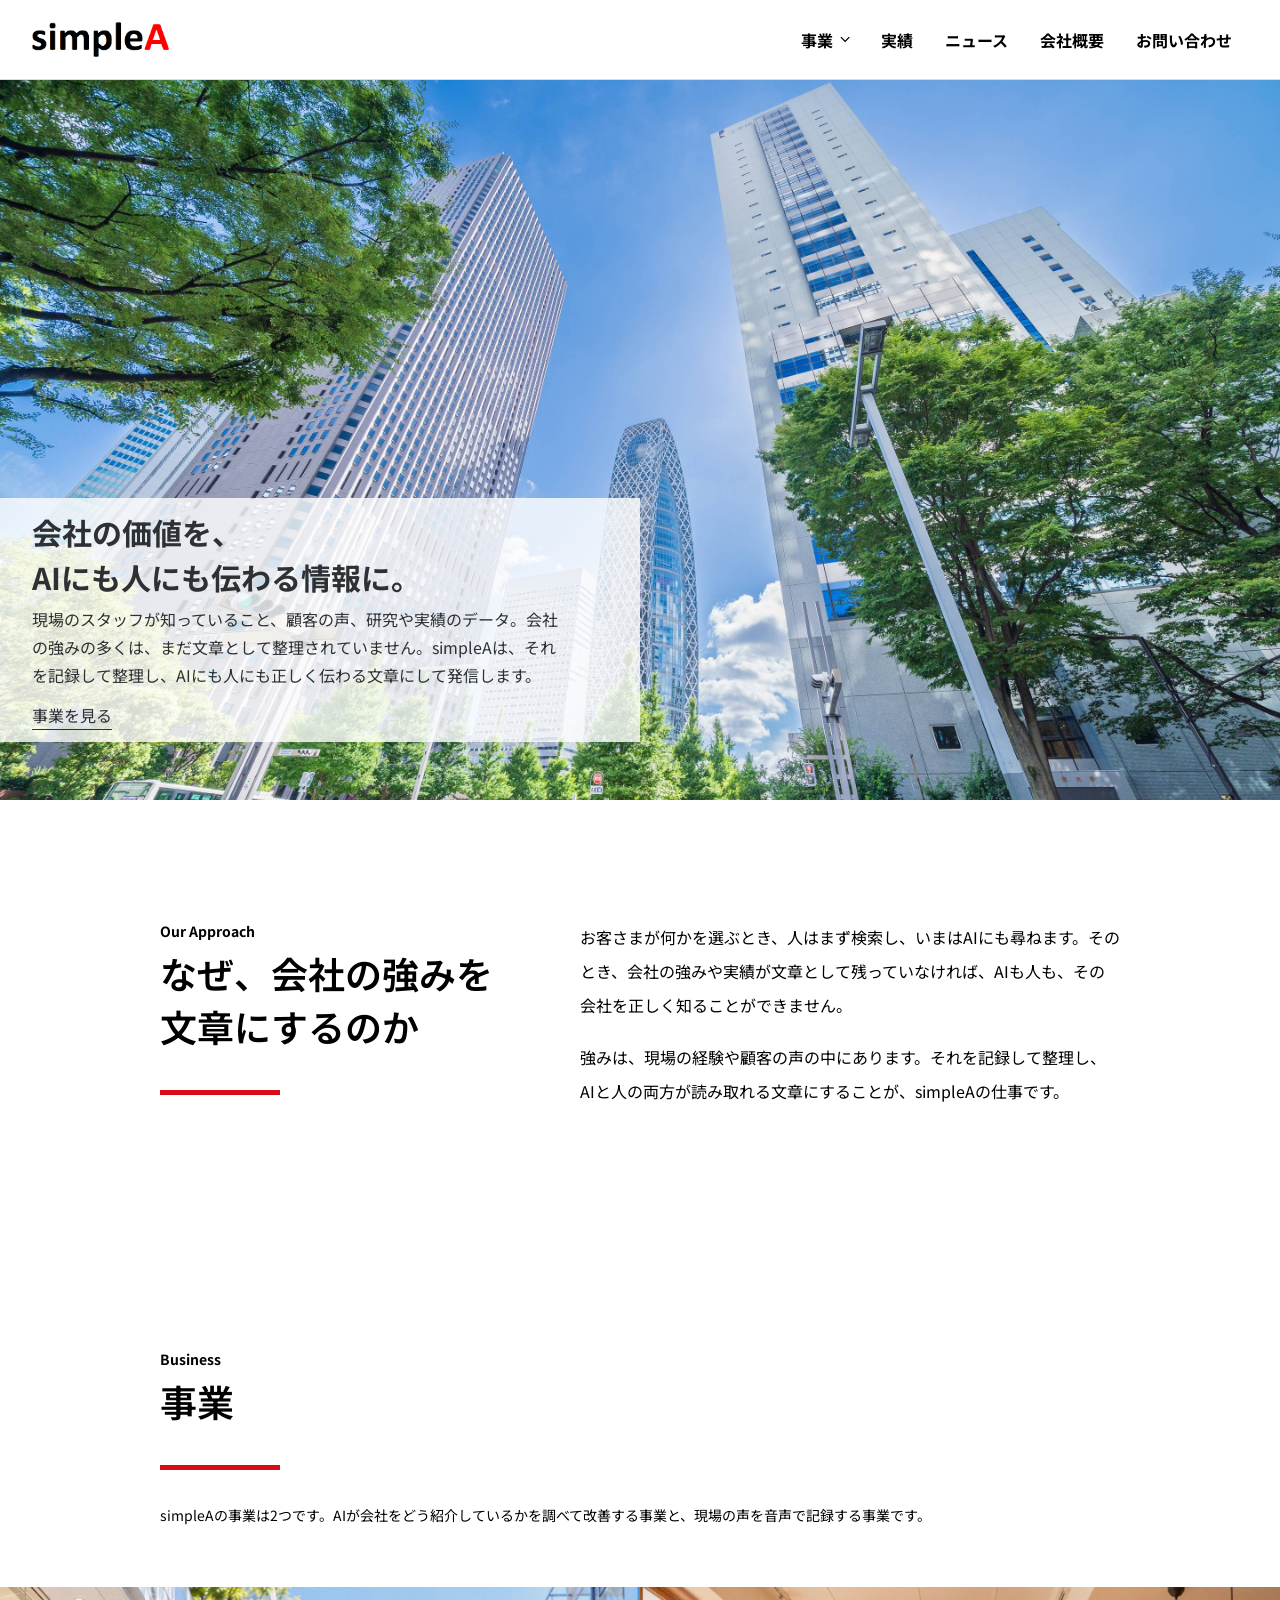
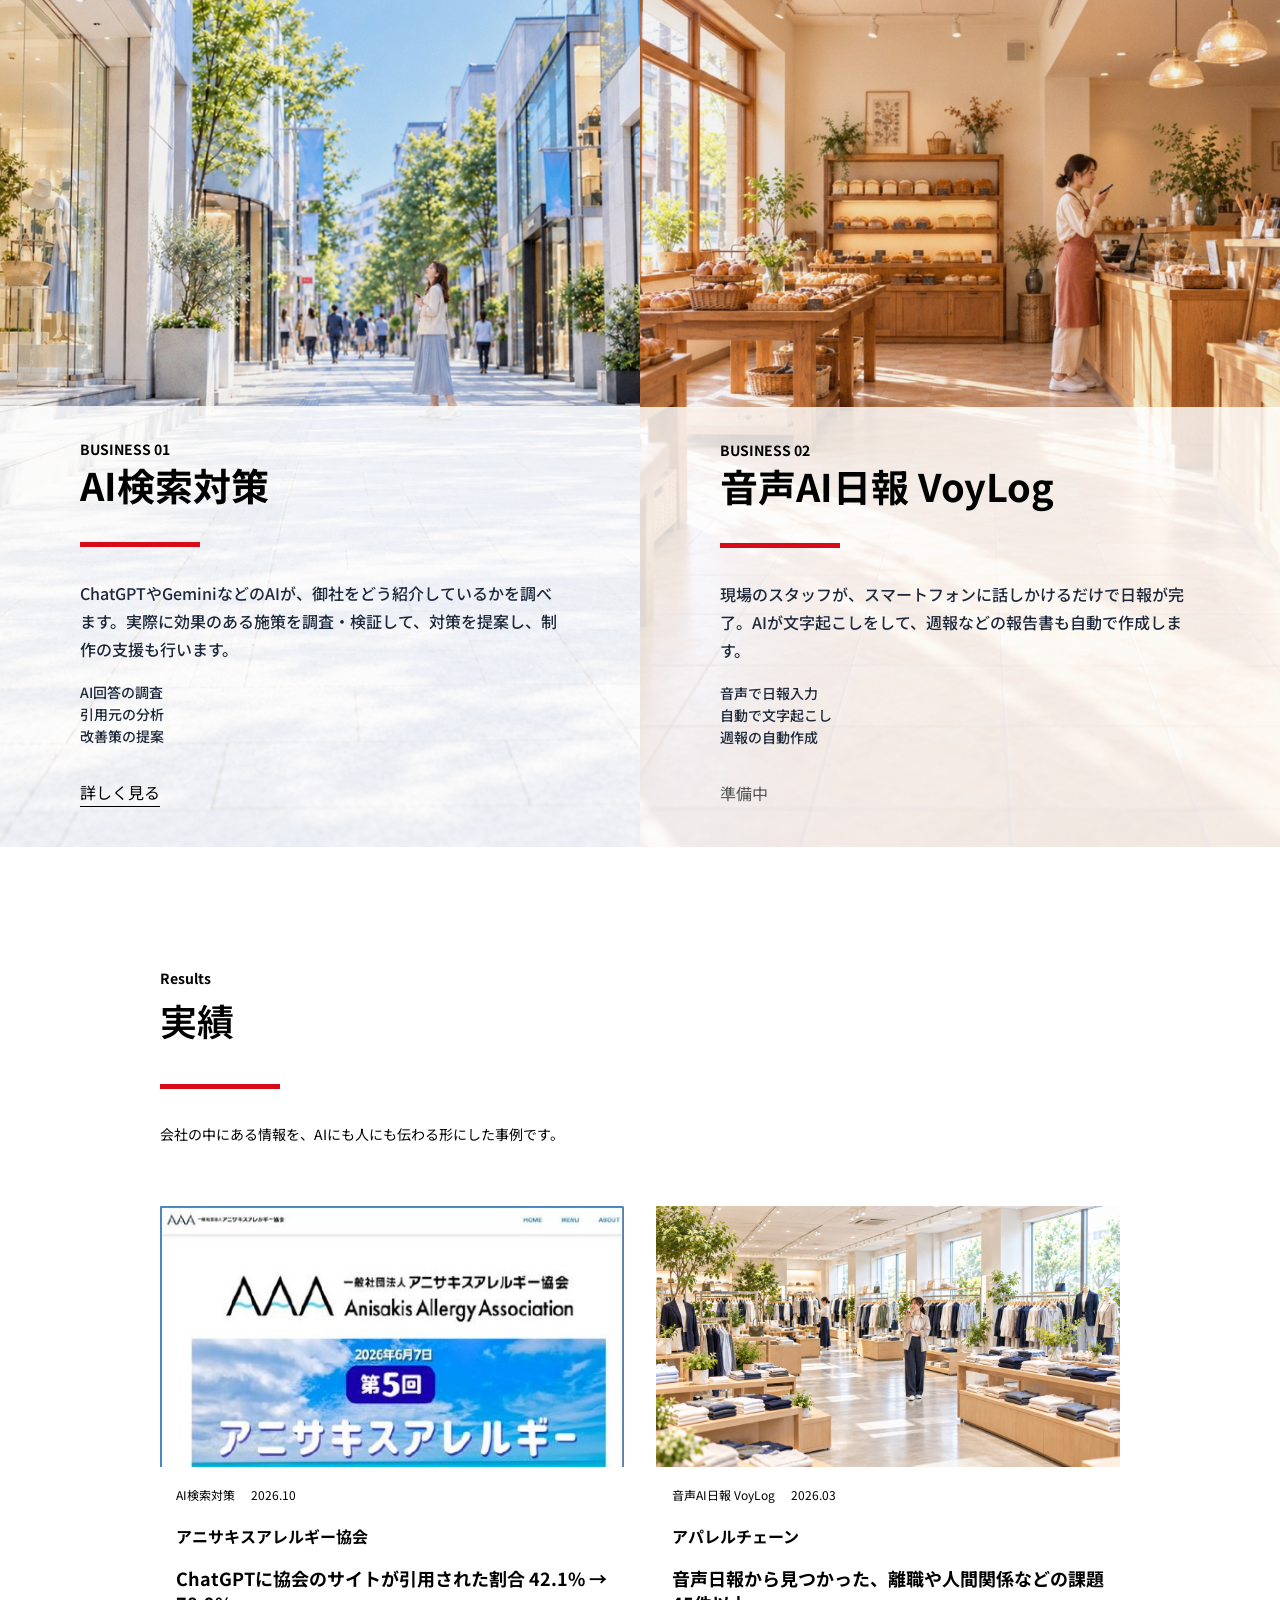
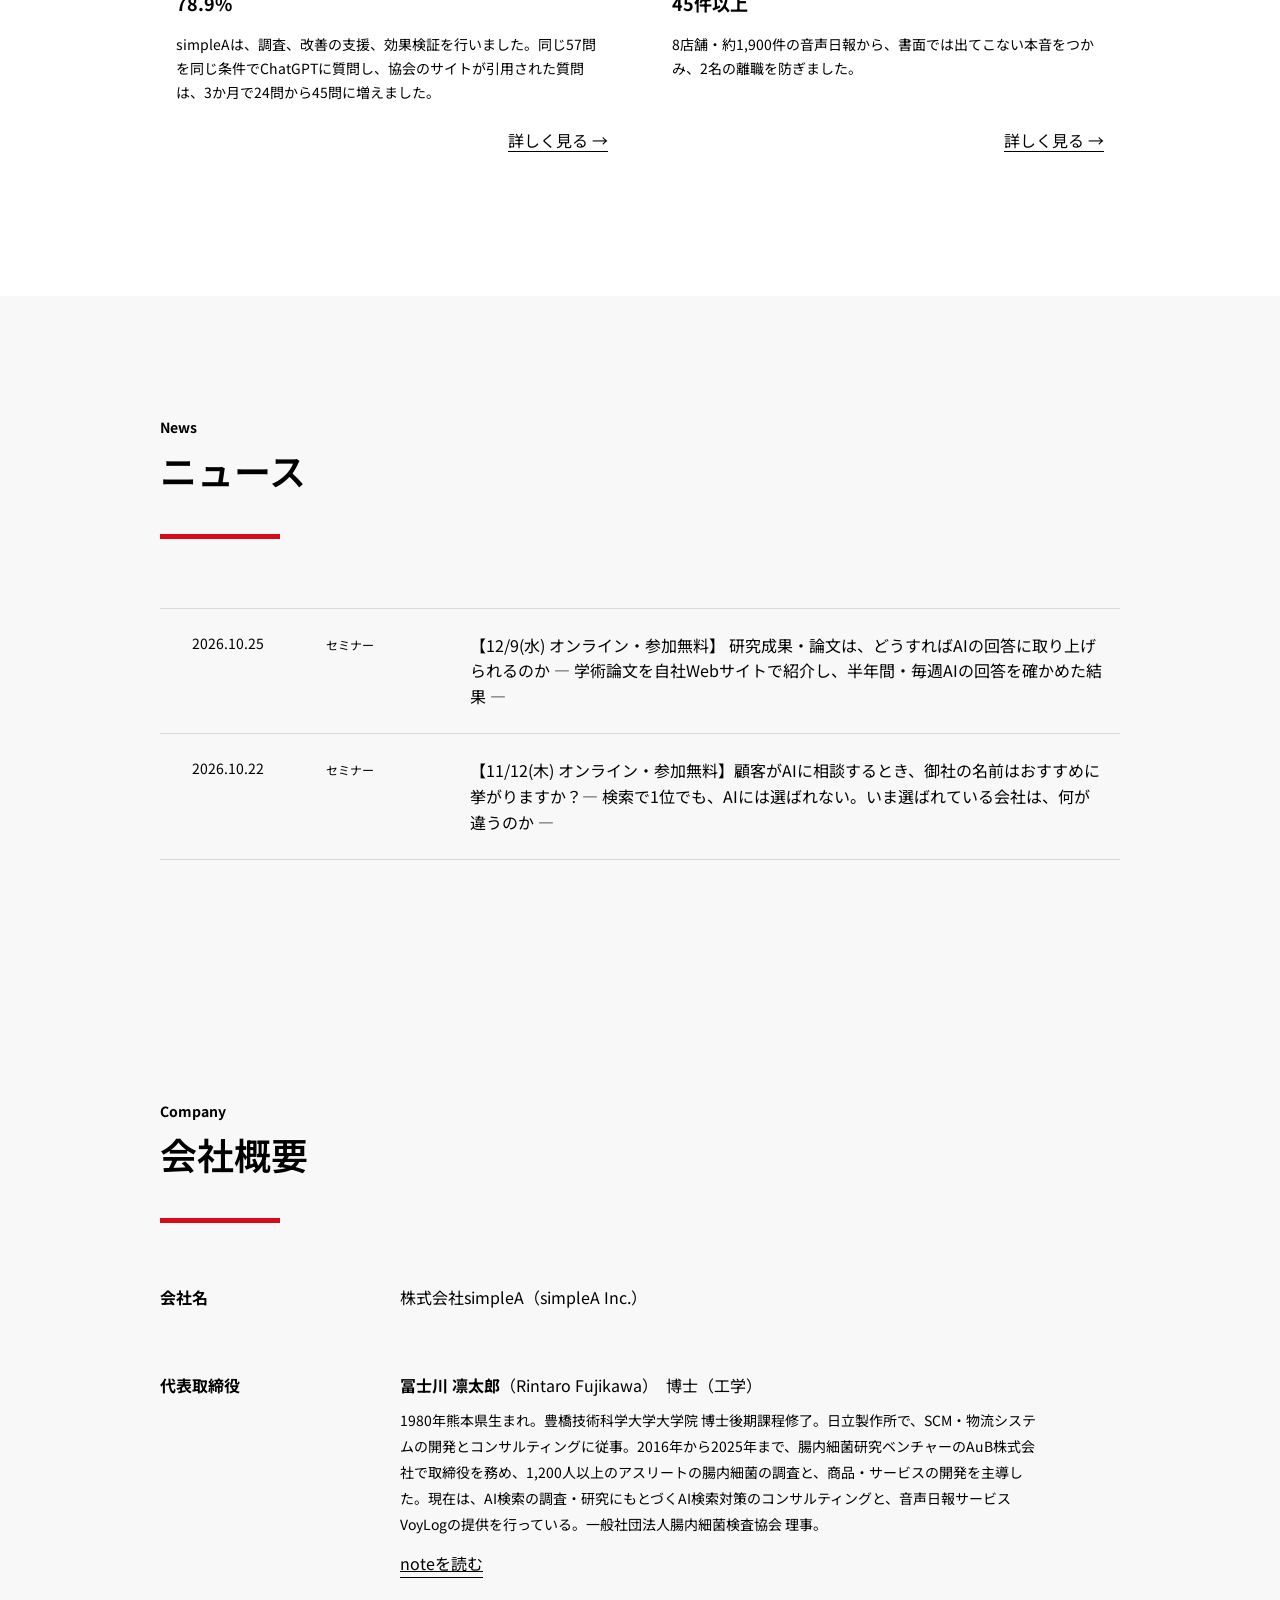
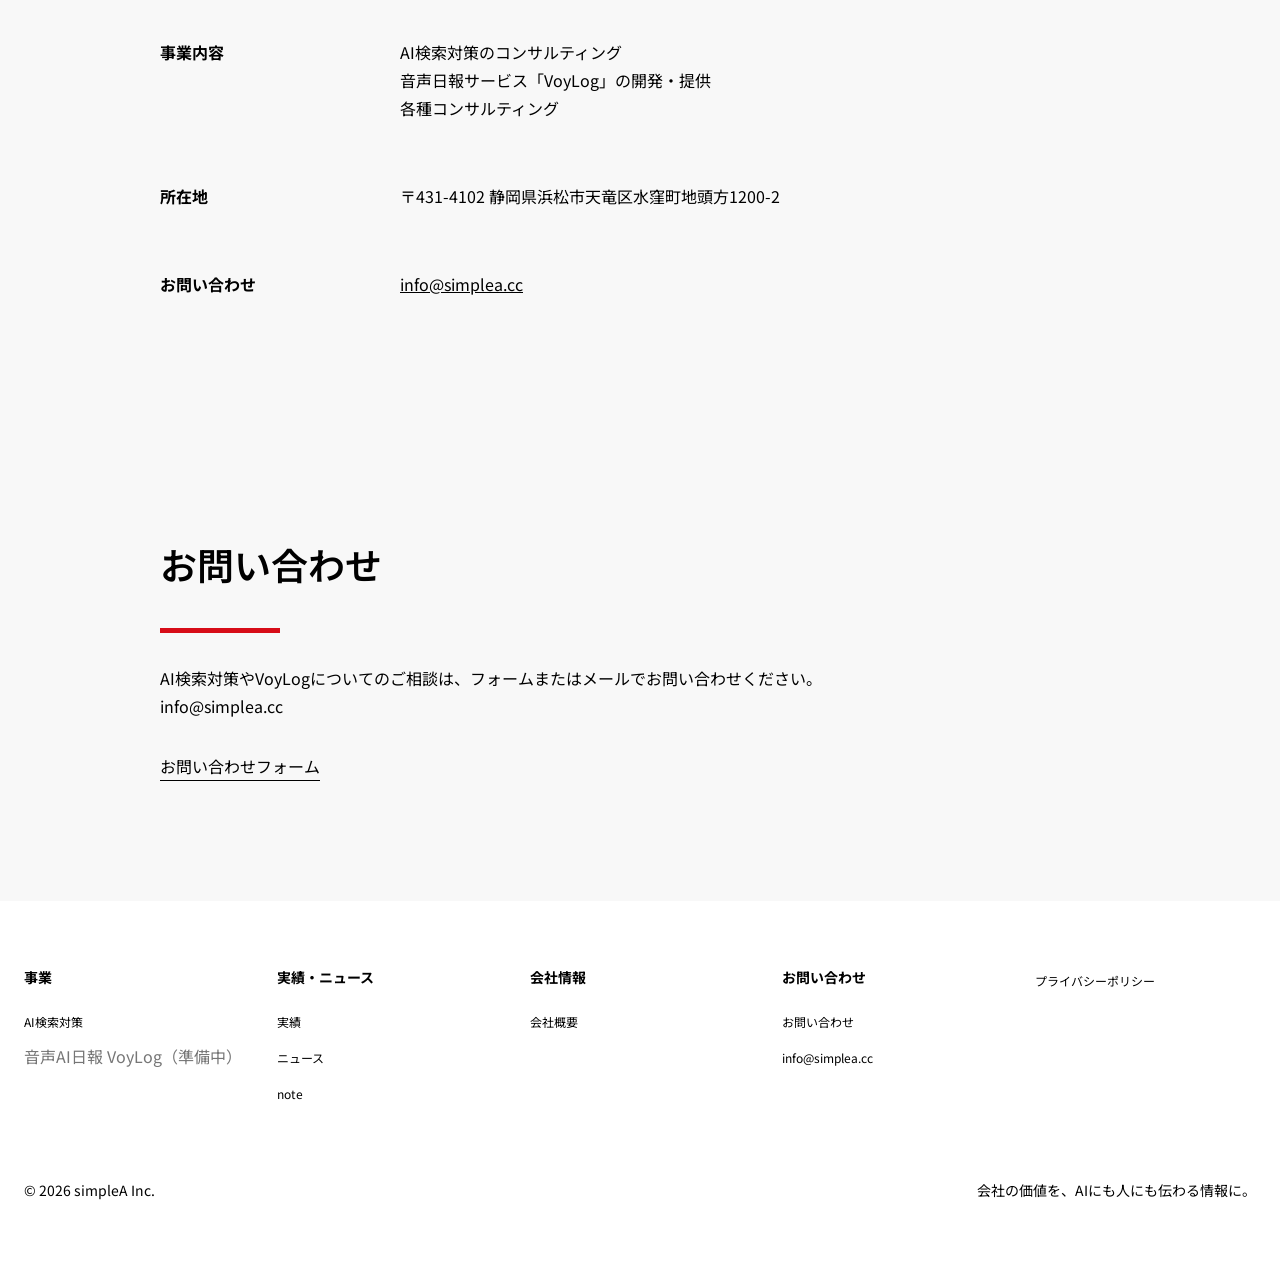
==== commit 9b923bc7: "文章を全ページ見直し：初見の人に伝わる日本語へ修正、事例ページの構成を変更 - アニサキス事例：見出しを結果（42.1%→78.9%）に、直後に団体の紹介を追加 - 実装支援→改善支援、貴社→御社、出" ====
--- a/index.html
+++ b/index.html
@@ -14,27 +14,27 @@
 <nav class="nav" id="site-nav"><div class="business-nav">
 <div class="business-nav-heading"><a href="#business" id="business-link">事業</a><button class="business-toggle" type="button" aria-label="事業のメニューを開閉" aria-expanded="false" aria-controls="business-submenu"></button></div>
 <div class="business-submenu" id="business-submenu" inert><div class="business-submenu-inner"><ul><li><a href="ai-search.html">AI検索対策</a></li><li><span class="soon-item">音声AI日報 VoyLog（準備中）</span></li></ul></div></div>
-</div><a href="#results">実績</a><a href="#news">ニュース</a><a href="#company">会社概要</a><a class="contact" href="#contact">お問い合わせ</a></nav></div></header><main><section class="hero"><img alt="" src="img/hero.jpg"/><div class="in"><div class="wrap"><div class="box"><h1>会社の価値を、<br/>AIにも人にも伝わる情報に。</h1><p class="sub">現場のスタッフが知っていること、顧客の声、研究や実績のデータ。会社の価値の多くは、まだ情報として整理されていません。simpleAは、その価値を記録し、AIにも人にも正しく伝わる形にして発信します。</p><a class="bar-link" href="#business">事業を見る</a></div></div></div></section>
+</div><a href="#results">実績</a><a href="#news">ニュース</a><a href="#company">会社概要</a><a class="contact" href="#contact">お問い合わせ</a></nav></div></header><main><section class="hero"><img alt="" src="img/hero.jpg"/><div class="in"><div class="wrap"><div class="box"><h1>会社の価値を、<br/>AIにも人にも伝わる情報に。</h1><p class="sub">現場のスタッフが知っていること、顧客の声、研究や実績のデータ。会社の強みの多くは、まだ文章として整理<span class="keep-ending">されていません。</span>simpleAは、それを記録して整理し、AIにも人にも正しく伝わる文章に<span class="keep-ending">して発信します。</span></p><a class="bar-link" href="#business">事業を見る</a></div></div></div></section>
 <section class="sec" id="why"><div class="wrap why">
-<div><p class="label">Our Approach</p><h2>なぜ、価値を<br/>情報にするのか</h2></div>
-<div class="t"><p>お客さまが何かを選ぶとき、人はまず検索し、いまはAIにも尋ねます。そのとき、会社の本当の価値が情報として残っていなければ、AIにも人にも正しく伝わりません。</p>
-<p>価値は、現場の経験や顧客の声の中にあります。それを記録して整理し、AIと人の両方が読み取れる形にすることが、simpleAの仕事です。</p></div>
+<div><p class="label">Our Approach</p><h2>なぜ、会社の強みを<br/>文章にするのか</h2></div>
+<div class="t"><p>お客さまが何かを選ぶとき、人はまず検索し、いまはAIにも尋ねます。そのとき、会社の強みや実績が文章として残っていなければ、AIも人も、その会社を正しく知るこ<span class="keep-ending">とができません。</span></p>
+<p>強みは、現場の経験や顧客の声<span class="keep-ending">の中にあります。</span>それを記録して整理し、AIと人の両方が読み取れる文章にすることが、simpl<span class="keep-ending">eAの仕事です。</span></p></div>
 </div></section>
 <section id="business">
 <div class="wrap business-heading">
 <p class="label">Business</p><h2 class="h2">事業</h2>
-<p class="lead">simpleAは、2つの事業で、会社の価値を記録し、伝えることを支援しています。</p>
+<p class="lead">simpleAの<span class="keep-ending">事業は2つです。</span>AIが会社をどう紹介しているかを調べて改善する事業と、現場の声を音声で記<span class="keep-ending">録する事業です。</span></p>
 </div>
 <div class="biz">
 <a class="tile ai" href="ai-search.html">
-<div class="vis"><img alt="" height="2000" loading="lazy" src="img/_proc/tile-ai-3.jpg" width="2000"/></div>
+<div class="vis"><img alt="" height="2000" loading="lazy" src="img/tile-ai.jpg" width="2000"/></div>
 <div class="tile-copy"><p class="no">BUSINESS 01</p><h3>AI検索対策</h3>
-<p class="d">ChatGPTやGeminiなどのAIが、貴社をどう紹介しているかを調べ、根拠のある対策で改善します。効果が確かめられた施策だけを提案し、制作の支援も行います。</p>
+<p class="d">ChatGPTやGeminiなどのAIが、御社をどう紹介してい<span class="keep-ending">るかを調べます。</span>実際に効果のある施策を調査・検証して、対策を提案し、制作の<span class="keep-ending">支援も行います。</span></p>
 <ul class="tags"><li>AI回答の調査</li><li>引用元の分析</li><li>改善策の提案</li></ul><span class="more">詳しく見る</span></div>
 
 </a>
 <div class="tile vl soon" aria-disabled="true">
-<div class="vis"><img alt="" height="2000" loading="lazy" src="img/_proc/tile-voylog-3.jpg" width="2000"/></div>
+<div class="vis"><img alt="" height="2000" loading="lazy" src="img/tile-voylog.jpg" width="2000"/></div>
 <div class="tile-copy"><p class="no">BUSINESS 02</p><h3>音声AI日報 VoyLog</h3>
 <p class="d">現場のスタッフが、スマートフォンに話しかけるだけで日報が完了。AIが文字起こしをして、週報などの報告書も自動で作成します。</p>
 <ul class="tags"><li>音声で日報入力</li><li>自動で文字起こし</li><li>週報の自動作成</li></ul><span class="more">準備中</span></div>
@@ -46,8 +46,8 @@
 <p class="label">Results</p><h2>実績</h2>
 <p class="lead">会社の中にある情報を、AIにも人にも伝わる形にした事例です。</p>
 <div class="cases">
-<a class="case ai" href="case-ai-search.html"><img class="case-thumbnail case-thumbnail-site" src="img/case/aaa-site.jpg" alt="アニサキスアレルギー協会のWEBサイト" loading="lazy"/><div class="body"><div class="meta"><span class="case-category">AI検索対策</span><span class="en">2026.10</span></div><h3>アニサキスアレルギー協会</h3><p class="case-card-title">ChatGPTの答えにサイトが出た割合 42.1% → 78.9%</p><p>調査・実装支援・効果検証をサポート。同じ57問を同じ条件で測定し、ChatGPTの答えにサイトが出た質問は、3か月で24問から45問に増えました。</p><span class="case-read-more">詳しく見る<span aria-hidden="true"> →</span></span></div></a>
-<a class="case vl" href="case-voylog.html"><img class="case-thumbnail" src="img/case/generated/apparel-ai-voice-report-wide.jpg" alt="店舗で音声日報を入力するスタッフの利用イメージ（生成画像）" loading="lazy" width="2560" height="1440"/><div class="body"><div class="meta"><span class="case-category">音声AI日報 VoyLog</span><span class="en">2026.03</span></div><h3>アパレルチェーン</h3><p class="case-card-title">音声日報から検知した組織リスク 45件以上</p><p>8店舗・約1,900件の音声日報から、書面では出てこない本音をつかみ、2名の離職を防ぎました。</p><span class="case-read-more">詳しく見る<span aria-hidden="true"> →</span></span></div></a>
+<a class="case ai" href="case-ai-search.html"><img class="case-thumbnail case-thumbnail-site" src="img/case/aaa-site.jpg" alt="アニサキスアレルギー協会のWEBサイト" loading="lazy"/><div class="body"><div class="meta"><span class="case-category">AI検索対策</span><span class="en">2026.10</span></div><h3>アニサキスアレルギー協会</h3><p class="case-card-title">ChatGPTに協会のサイトが引用された割合 42.1% → 78.9%</p><p>simpleAは、調査、改善の支援、効果検<span class="keep-ending">証を行いました。</span>同じ57問を同じ条件でChatGPTに質問し、協会のサイトが引用された質問は、3か月で24問から45<span class="keep-ending">問に増えました。</span></p><span class="case-read-more">詳しく見る<span aria-hidden="true"> →</span></span></div></a>
+<a class="case vl" href="case-voylog.html"><img class="case-thumbnail" src="img/case/generated/apparel-ai-voice-report-wide.jpg" alt="店舗で音声日報を入力するスタッフの利用イメージ（生成画像）" loading="lazy" width="2560" height="1440"/><div class="body"><div class="meta"><span class="case-category">音声AI日報 VoyLog</span><span class="en">2026.03</span></div><h3>アパレルチェーン</h3><p class="case-card-title">音声日報から見つかった、離職や人間関係などの課題 45件以上</p><p>8店舗・約1,900件の音声日報から、書面では出てこない本音をつかみ、2名の離職を防ぎました。</p><span class="case-read-more">詳しく見る<span aria-hidden="true"> →</span></span></div></a>
 </div></div></section>
 <section class="sec soft" id="news"><div class="wrap">
 <div class="news-head"><div><p class="label">News</p><h2>ニュース</h2></div></div>
@@ -65,7 +65,7 @@
 </dl></div></section>
 <section class="contact-band" id="contact"><div class="wrap">
 <div><h2>お問い合わせ</h2><p>AI検索対策やVoyLogについてのご相談は、フォームまたはメールでお問い合わせください。<br/>info@simplea.cc</p></div>
-<a class="btn" href="mailto:info@simplea.cc">お問い合わせフォーム</a>
+<a class="btn" href="contact.html">お問い合わせフォーム</a>
 </div></section>
 </main>
 <footer class="footer"><div class="wrap">
--- a/styles-case.css
+++ b/styles-case.css
@@ -118,3 +118,7 @@
  .support-flow li{grid-template-columns:1fr;gap:8px}
  .support-flow .flow-number{justify-content:flex-start;border-right:0}
 }
+
+.case-intro{font-size:18px;line-height:32px;margin-top:24px;max-width:46em}
+@media(max-width:767px){.case-intro{font-size:16px;line-height:28px}}
+.case-head h1 .heading-phrase{display:inline-block}
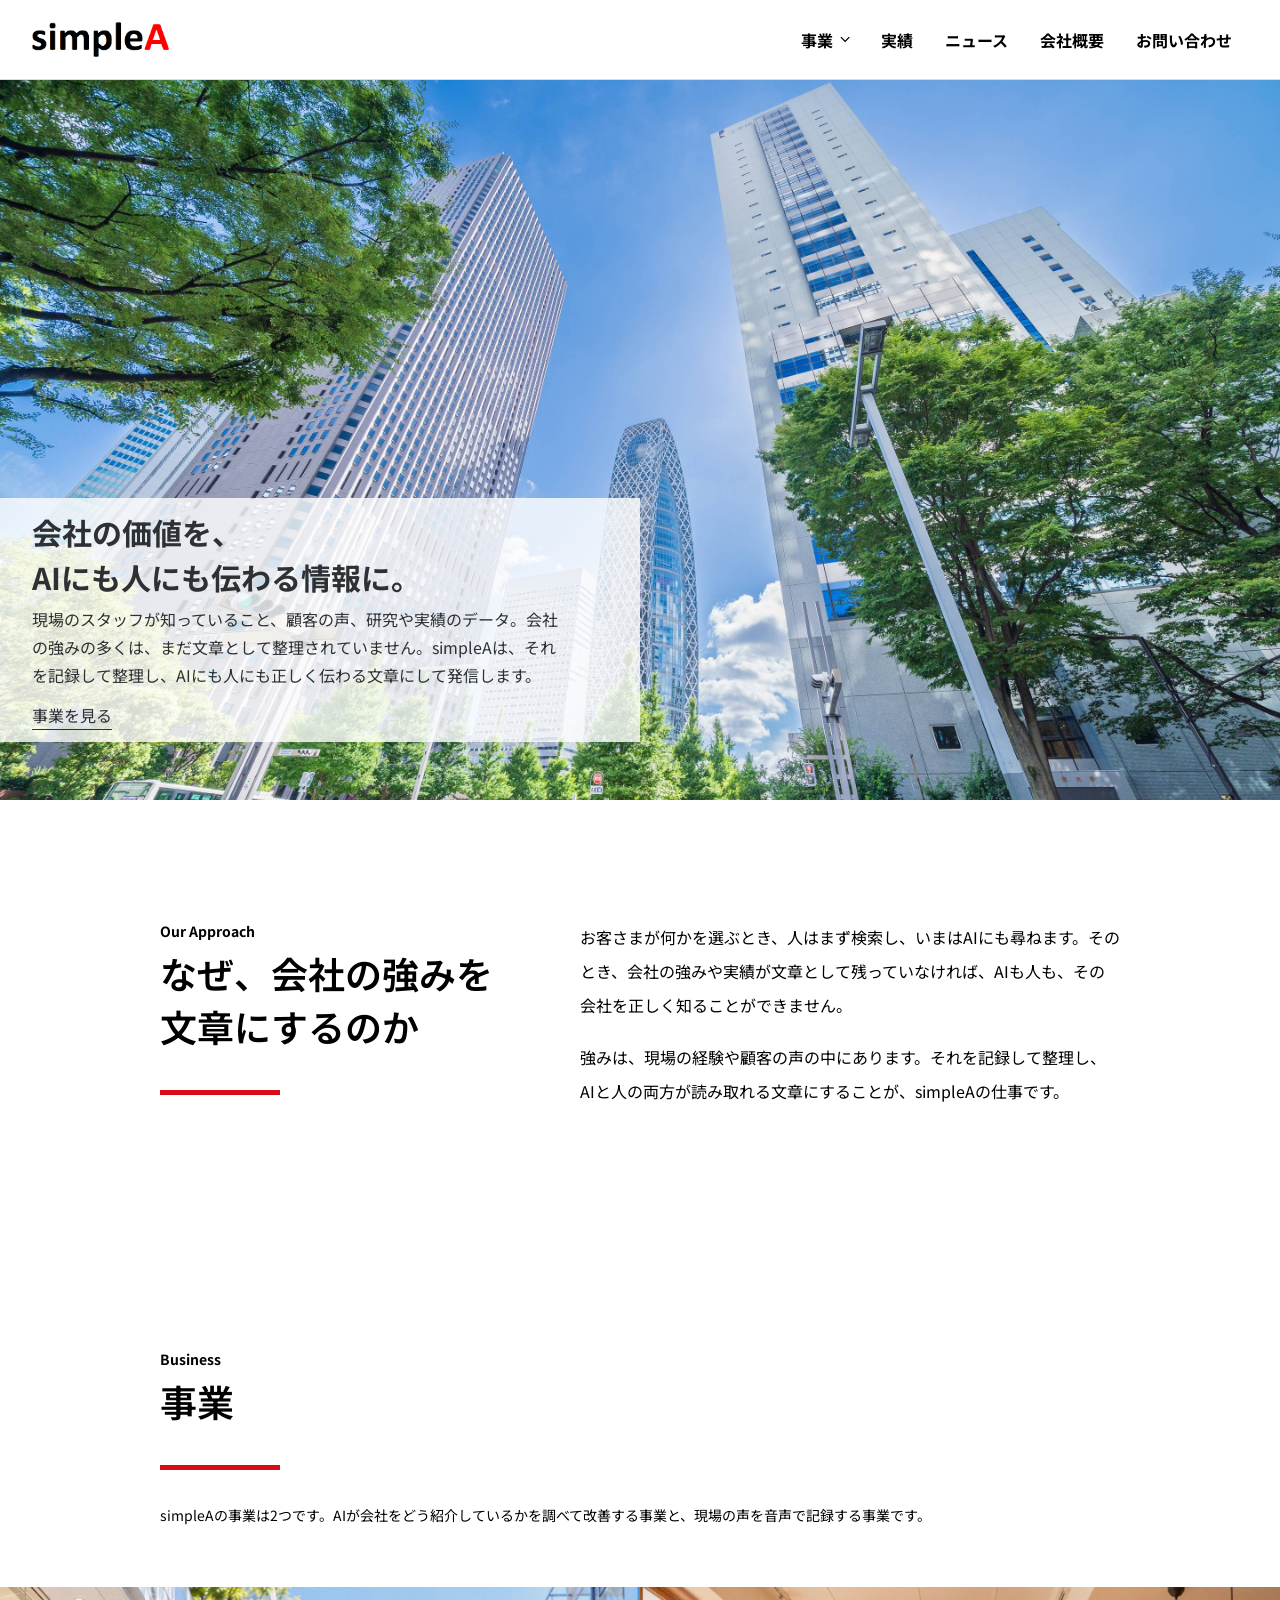
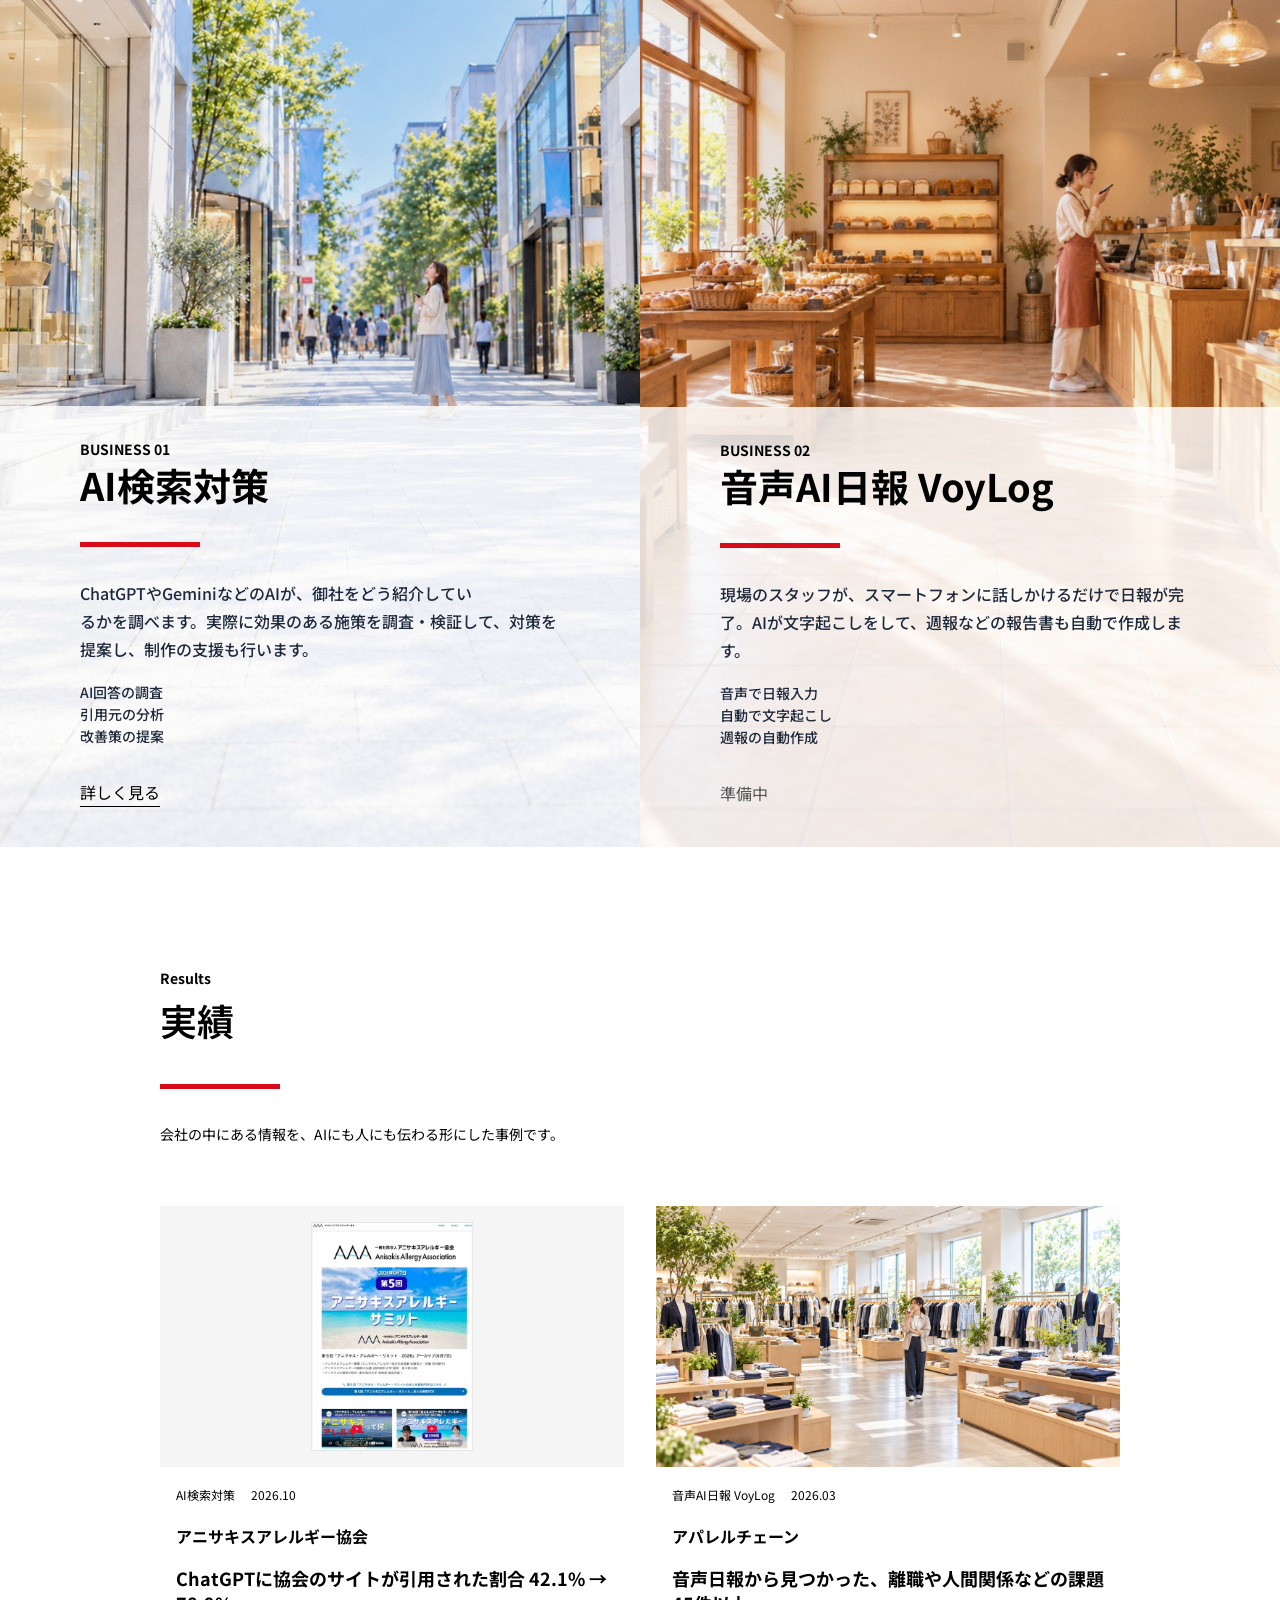
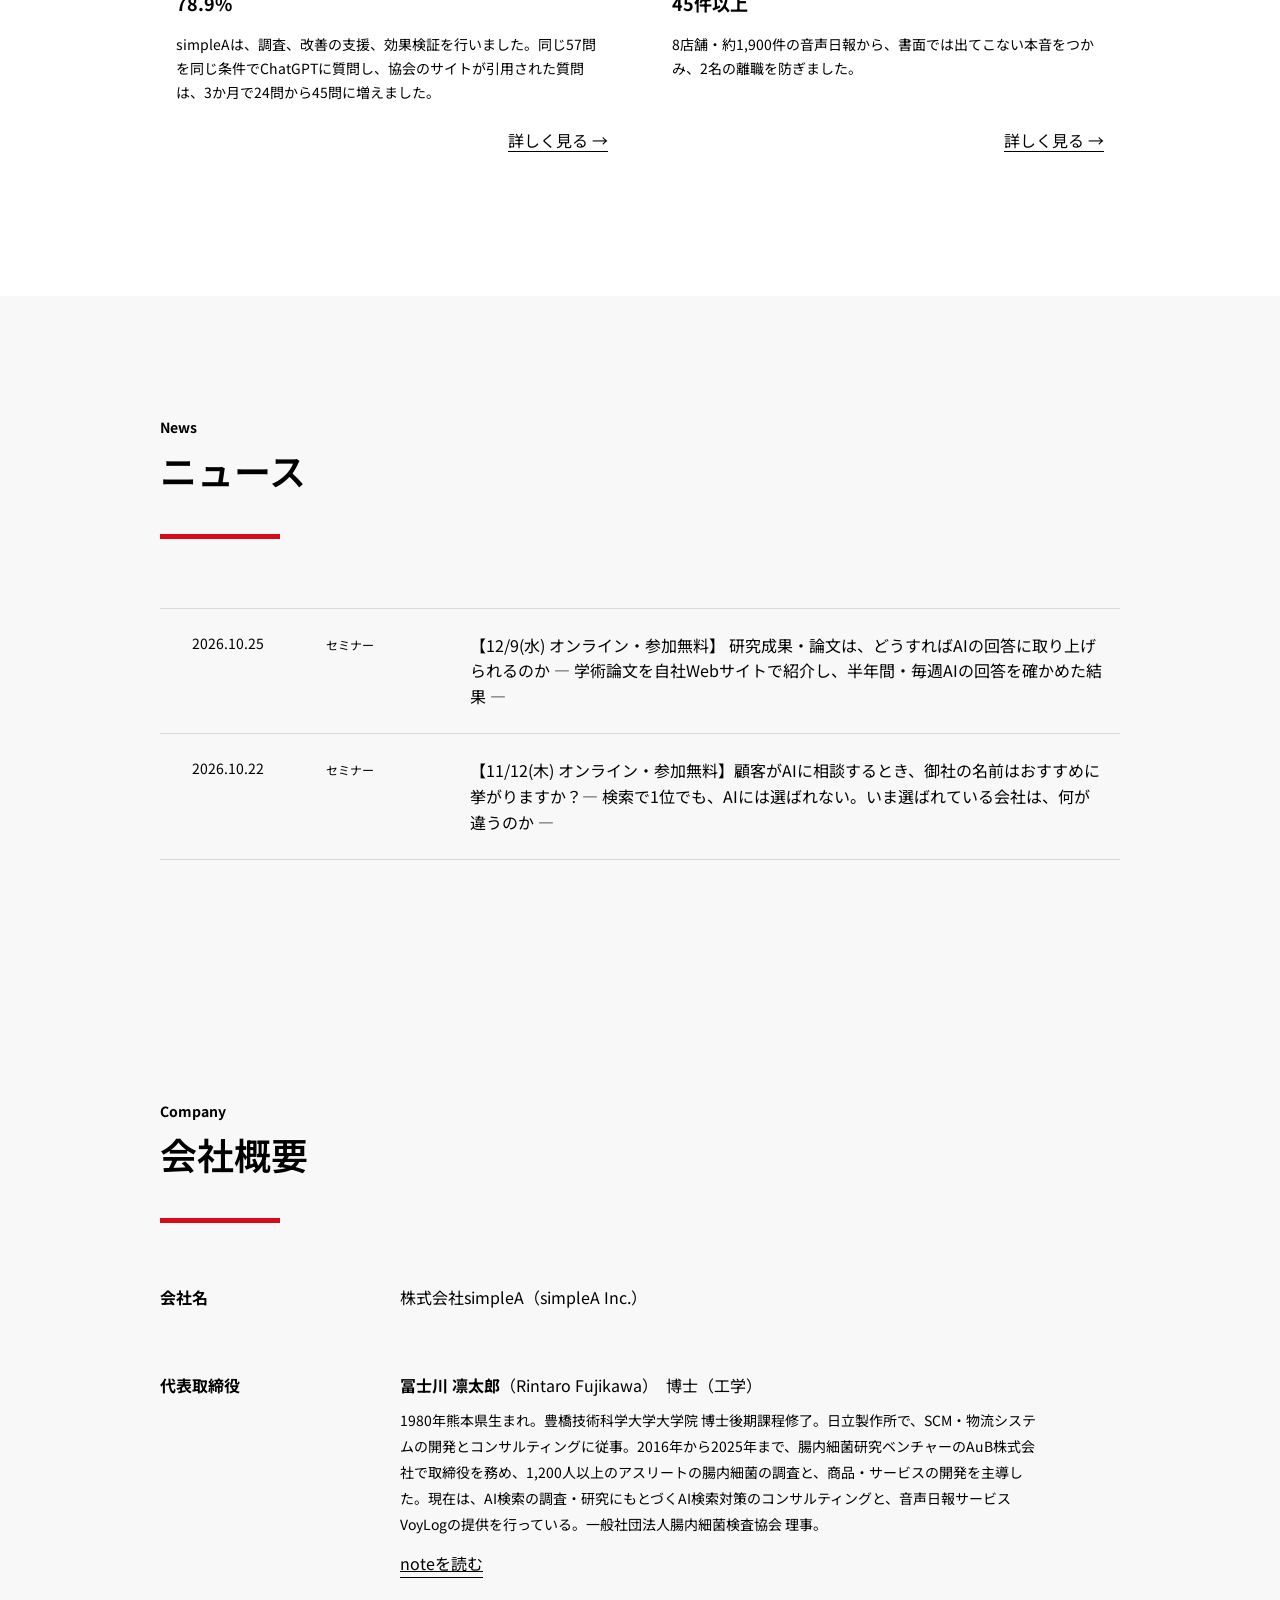
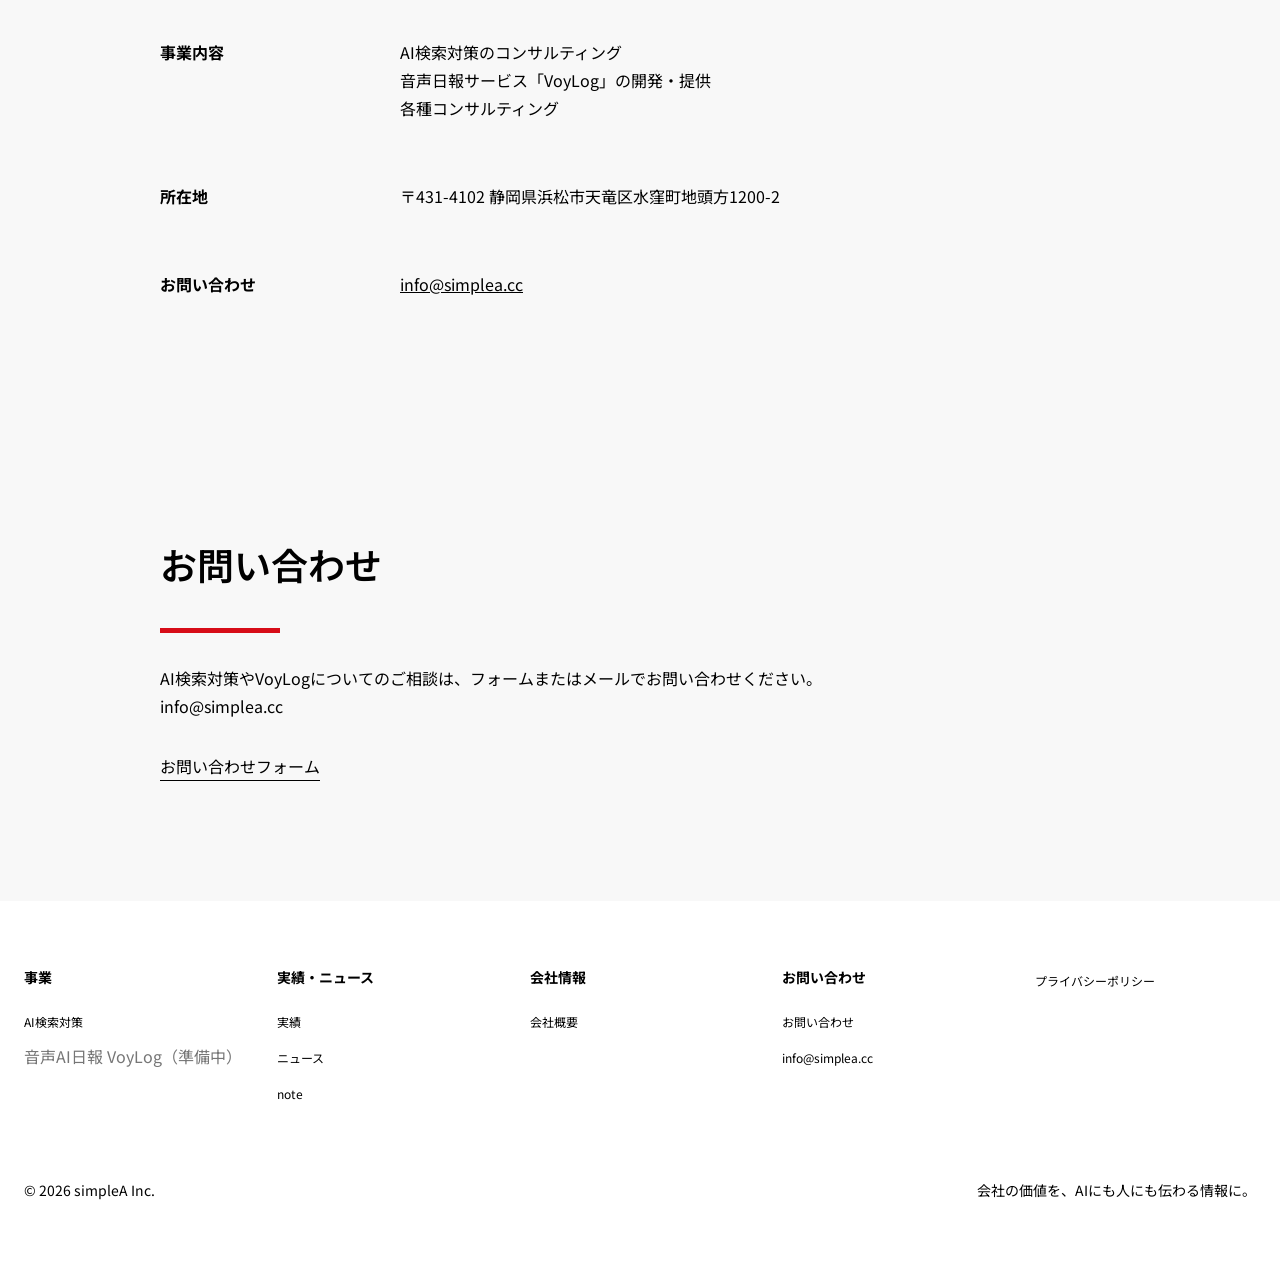
==== commit 07399cf6: "トップの実績カード：アニサキス事例のサムネイルを、余白と枠で整えた画像に差し替え - 折り返しを抑える keep-ending の指定が、トップ・事例ページで効いていなかったため追加  Co-Auth" ====
--- a/index.html
+++ b/index.html
@@ -46,7 +46,7 @@
 <p class="label">Results</p><h2>実績</h2>
 <p class="lead">会社の中にある情報を、AIにも人にも伝わる形にした事例です。</p>
 <div class="cases">
-<a class="case ai" href="case-ai-search.html"><img class="case-thumbnail case-thumbnail-site" src="img/case/aaa-site.jpg" alt="アニサキスアレルギー協会のWEBサイト" loading="lazy"/><div class="body"><div class="meta"><span class="case-category">AI検索対策</span><span class="en">2026.10</span></div><h3>アニサキスアレルギー協会</h3><p class="case-card-title">ChatGPTに協会のサイトが引用された割合 42.1% → 78.9%</p><p>simpleAは、調査、改善の支援、効果検<span class="keep-ending">証を行いました。</span>同じ57問を同じ条件でChatGPTに質問し、協会のサイトが引用された質問は、3か月で24問から45<span class="keep-ending">問に増えました。</span></p><span class="case-read-more">詳しく見る<span aria-hidden="true"> →</span></span></div></a>
+<a class="case ai" href="case-ai-search.html"><img class="case-thumbnail case-thumbnail-site" src="img/case/aaa-site-card.jpg" alt="アニサキスアレルギー協会のWEBサイト" loading="lazy" width="1280" height="720"/><div class="body"><div class="meta"><span class="case-category">AI検索対策</span><span class="en">2026.10</span></div><h3>アニサキスアレルギー協会</h3><p class="case-card-title">ChatGPTに協会のサイトが引用された割合 42.1% → 78.9%</p><p>simpleAは、調査、改善の支援、効果検<span class="keep-ending">証を行いました。</span>同じ57問を同じ条件でChatGPTに質問し、協会のサイトが引用された質問は、3か月で24問から45<span class="keep-ending">問に増えました。</span></p><span class="case-read-more">詳しく見る<span aria-hidden="true"> →</span></span></div></a>
 <a class="case vl" href="case-voylog.html"><img class="case-thumbnail" src="img/case/generated/apparel-ai-voice-report-wide.jpg" alt="店舗で音声日報を入力するスタッフの利用イメージ（生成画像）" loading="lazy" width="2560" height="1440"/><div class="body"><div class="meta"><span class="case-category">音声AI日報 VoyLog</span><span class="en">2026.03</span></div><h3>アパレルチェーン</h3><p class="case-card-title">音声日報から見つかった、離職や人間関係などの課題 45件以上</p><p>8店舗・約1,900件の音声日報から、書面では出てこない本音をつかみ、2名の離職を防ぎました。</p><span class="case-read-more">詳しく見る<span aria-hidden="true"> →</span></span></div></a>
 </div></div></section>
 <section class="sec soft" id="news"><div class="wrap">
--- a/styles-case.css
+++ b/styles-case.css
@@ -122,3 +122,4 @@
 .case-intro{font-size:18px;line-height:32px;margin-top:24px;max-width:46em}
 @media(max-width:767px){.case-intro{font-size:16px;line-height:28px}}
 .case-head h1 .heading-phrase{display:inline-block}
+.keep-ending{white-space:nowrap}
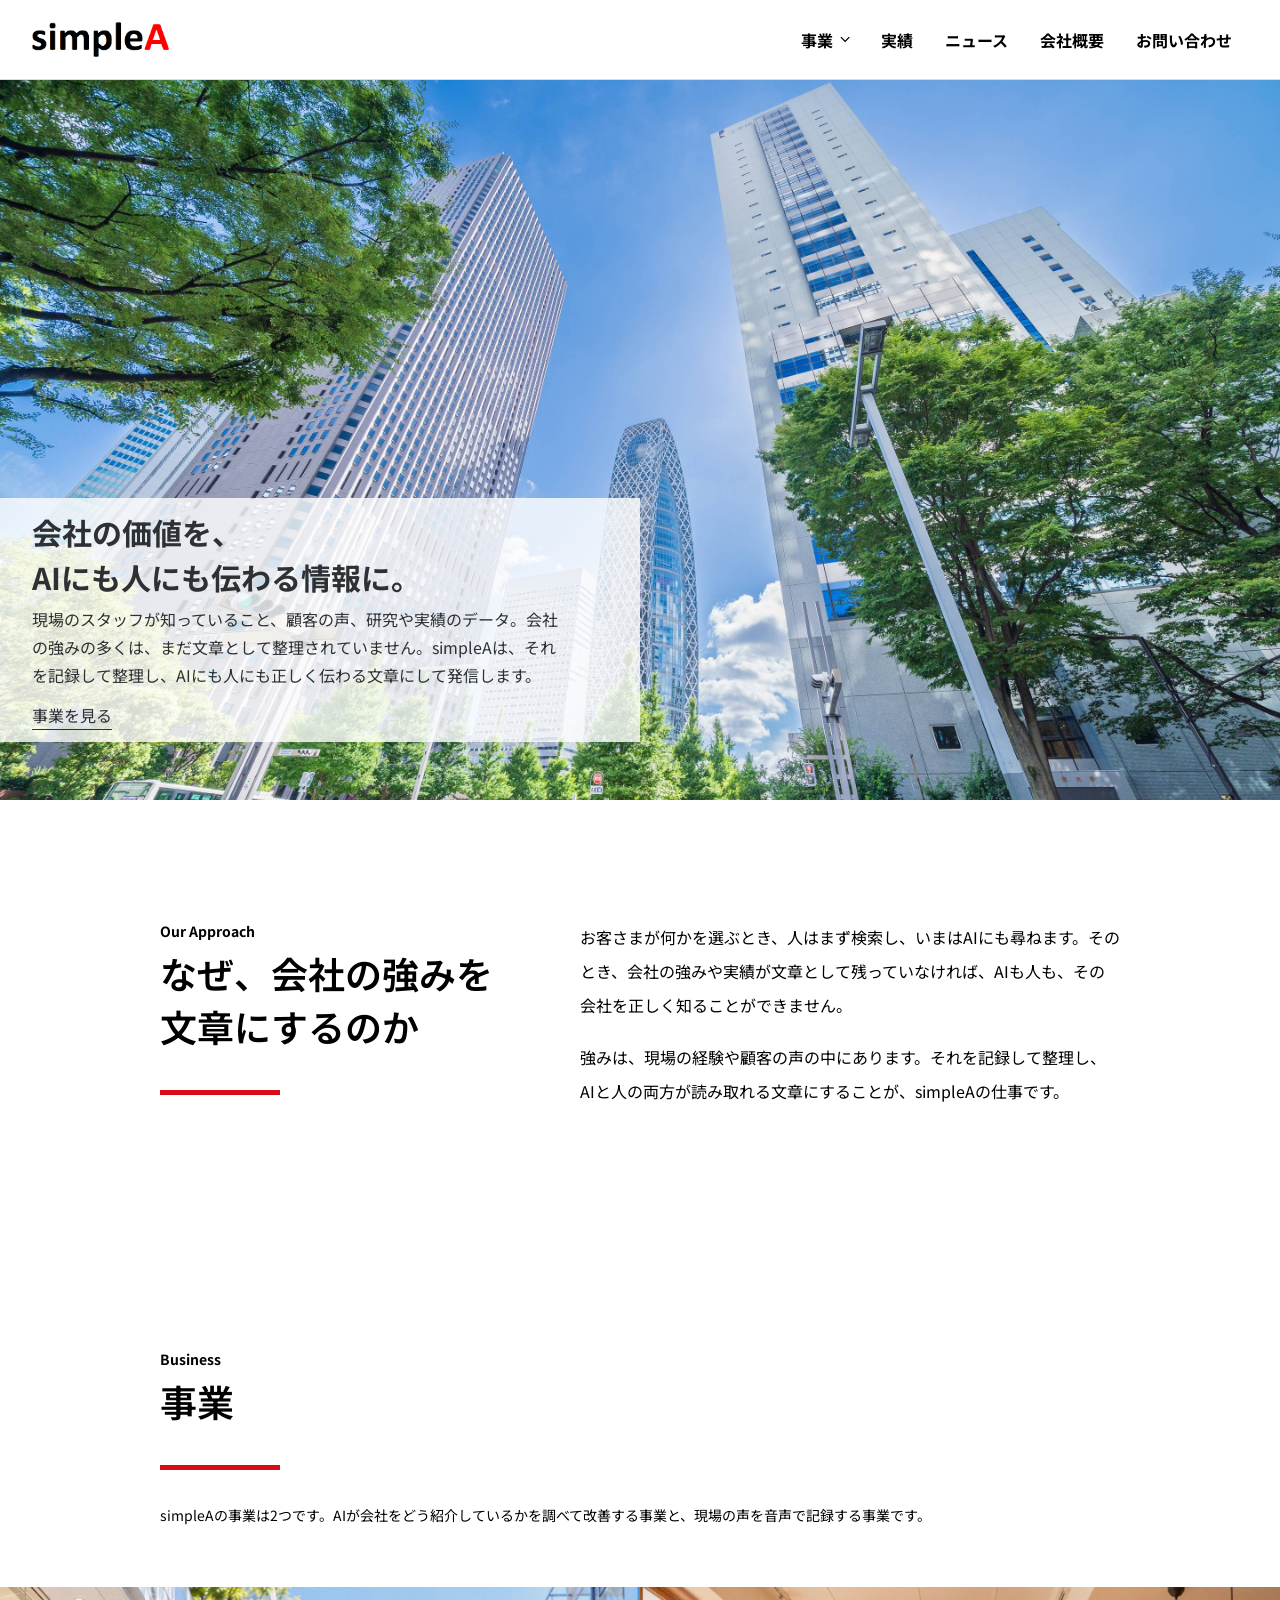
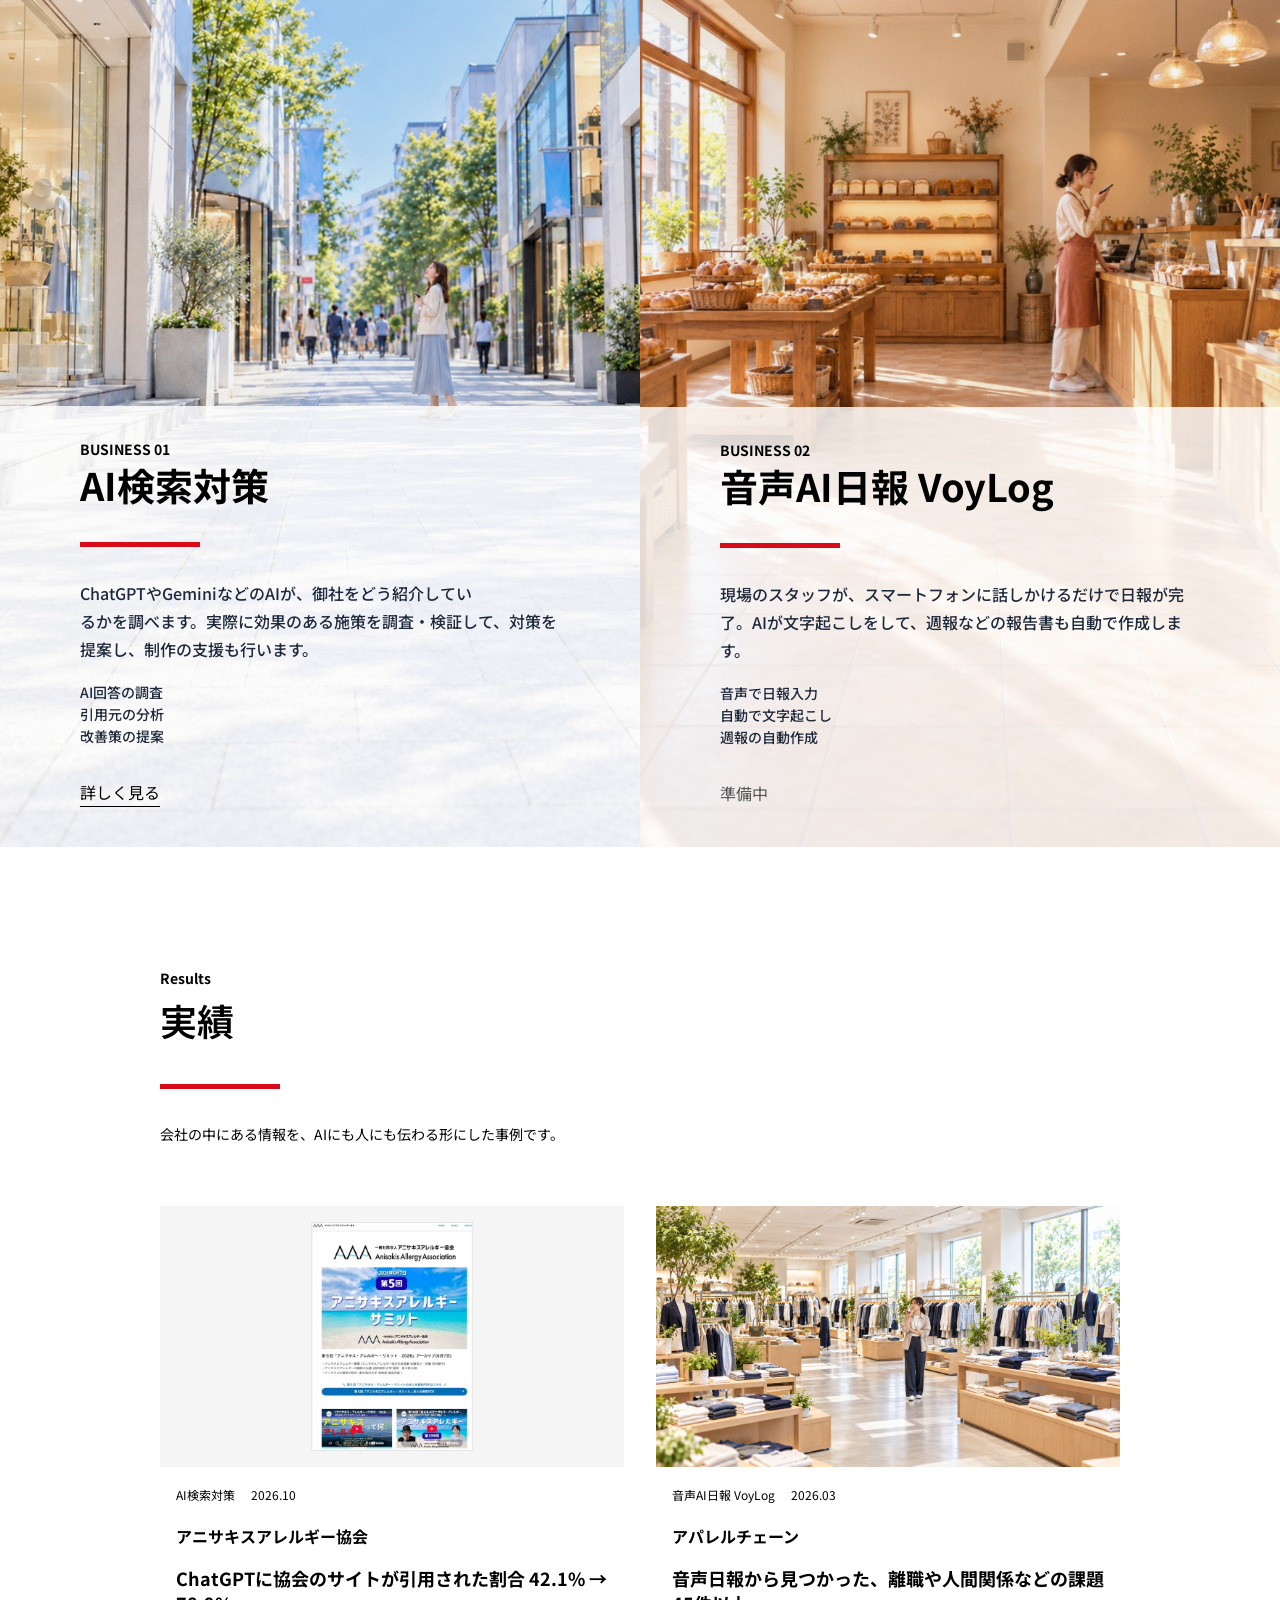
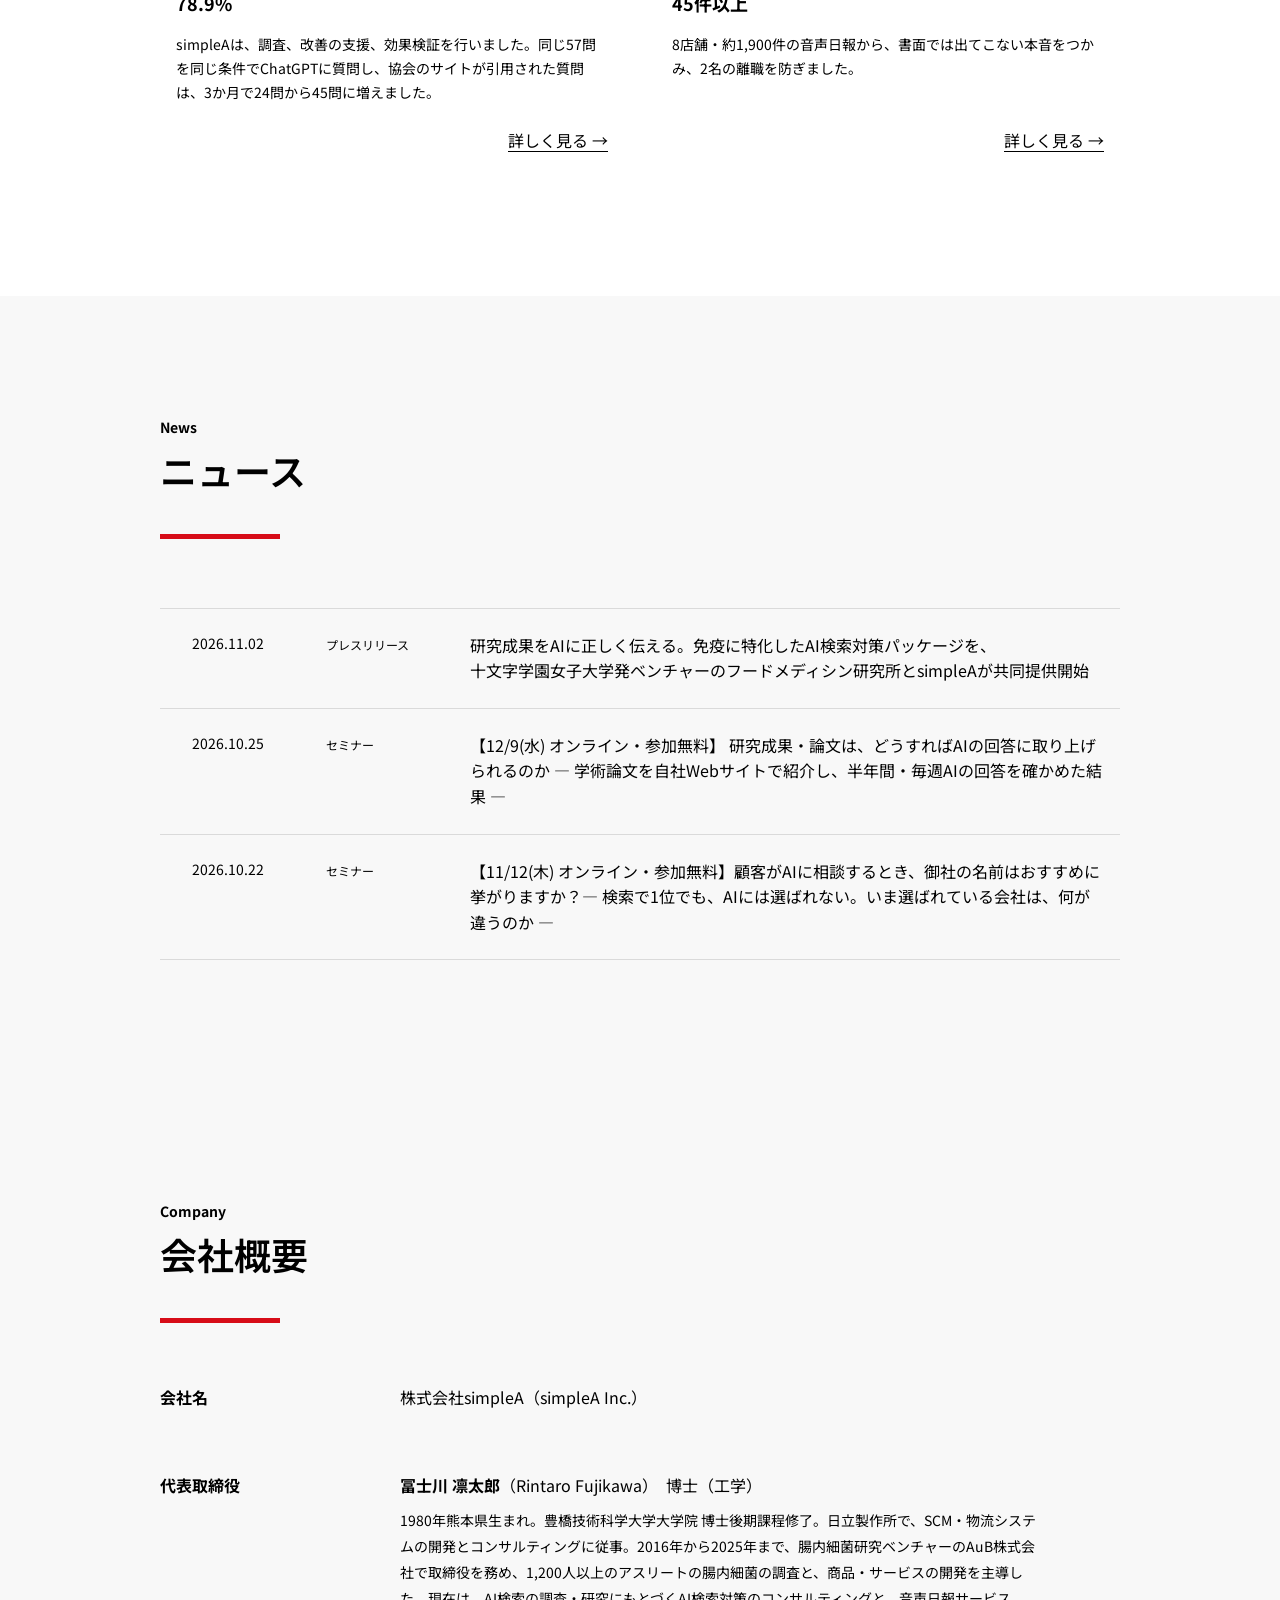
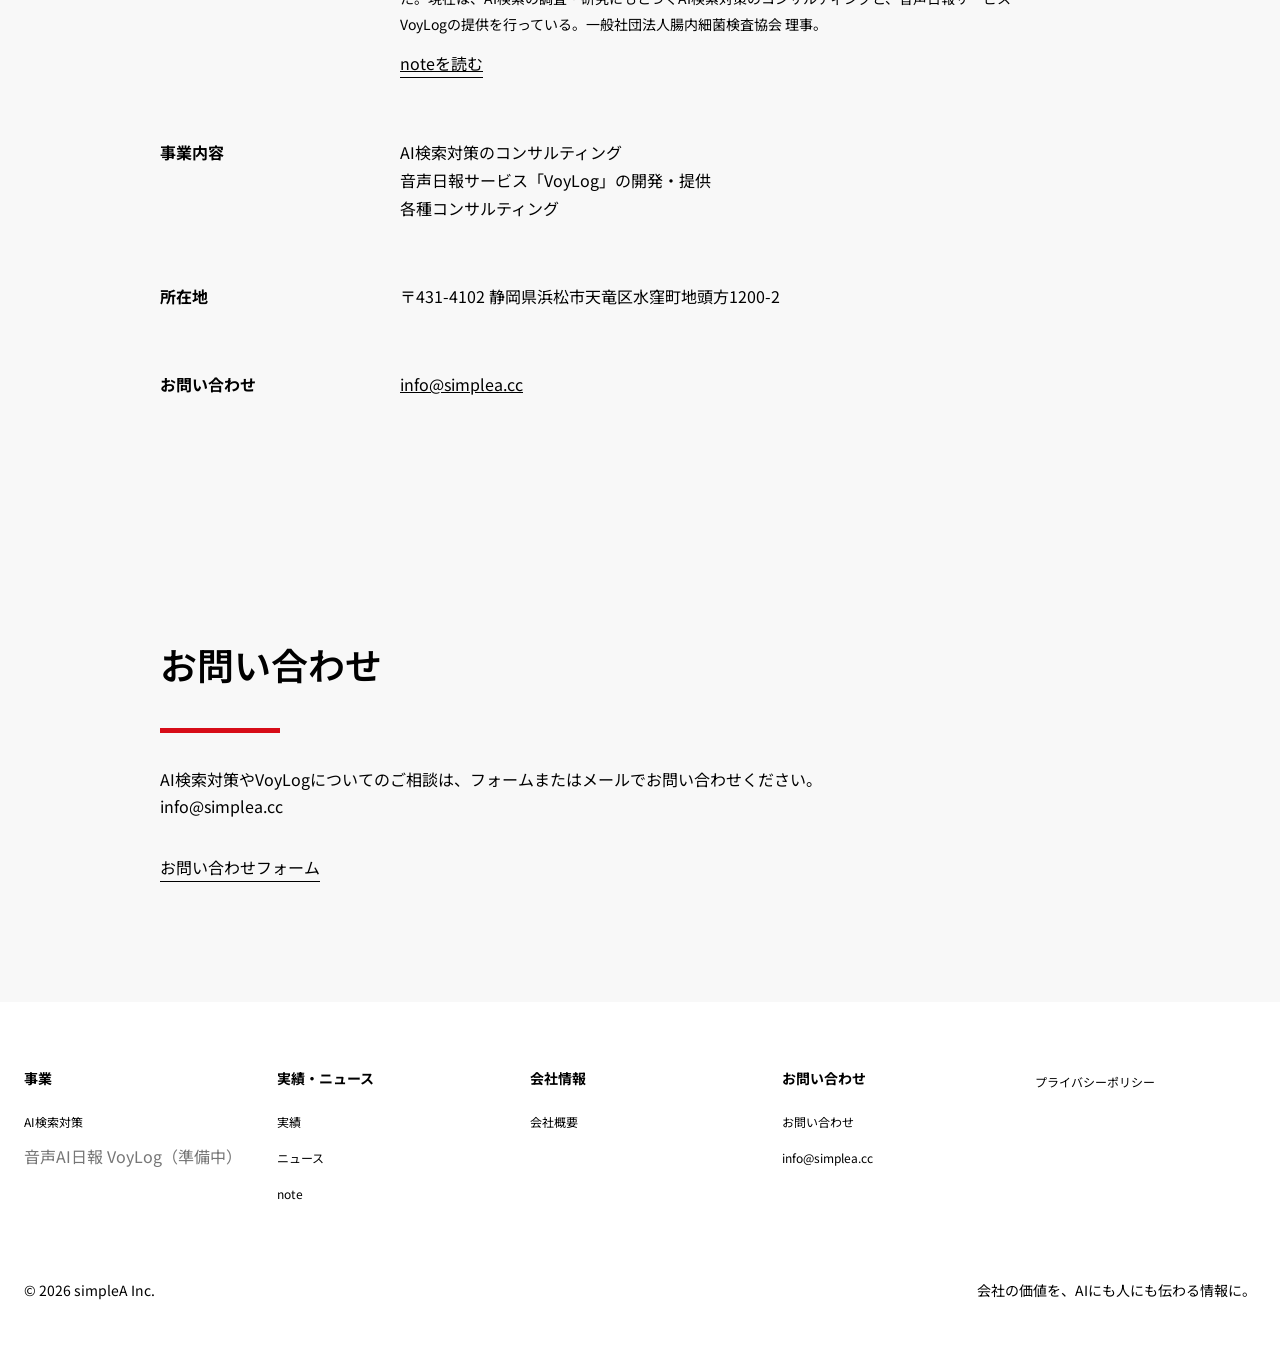
==== commit 16042e63: "ニュース：フードメディシン研究所との共同提供開始のプレスリリースを追加 Co-Authored-By: Claude Sonnet 5.5 <noreply@anthropic.com>" ====
--- a/index.html
+++ b/index.html
@@ -52,7 +52,7 @@
 <section class="sec soft" id="news"><div class="wrap">
 <div class="news-head"><div><p class="label">News</p><h2>ニュース</h2></div></div>
 <ul class="news-list">
-<li><a href="https://www.link-j.org/member_event/article-54695.html" rel="noopener" target="_blank"><time>2026.10.25</time><span class="cat">セミナー</span><span>【12/9(水) オンライン・参加無料】 研究成果・論文は、どうすればAIの回答に取り上げられるのか ― 学術論文を自社Webサイトで紹介し、半年間・毎週AIの回答を確かめた結果 ―</span></a></li><li><a href="https://www.link-j.org/member_event/article-54489.html" rel="noopener" target="_blank"><time>2026.10.22</time><span class="cat">セミナー</span><span>【11/12(木) オンライン・参加無料】顧客がAIに相談するとき、御社の名前はおすすめに挙がりますか？― 検索で1位でも、AIには選ばれない。いま選ばれている会社は、何が違うのか ―</span></a></li>
+<li><a href="https://prtimes.jp/main/html/rd/p/000000001.000193462.html" rel="noopener" target="_blank"><time>2026.11.02</time><span class="cat">プレスリリース</span><span>研究成果をAIに正しく伝える。免疫に特化した<span class="keep-ending">AI検索対策パッケージ</span>を、<span class="keep-ending">十文字学園女子大学発ベンチャー</span>の<span class="keep-ending">フードメディシン研究所</span>と<span class="keep-ending">simpleAが共同提供開始</span></span></a></li><li><a href="https://www.link-j.org/member_event/article-54695.html" rel="noopener" target="_blank"><time>2026.10.25</time><span class="cat">セミナー</span><span>【12/9(水) オンライン・参加無料】 研究成果・論文は、どうすればAIの回答に取り上げられるのか ― 学術論文を自社Webサイトで紹介し、半年間・毎週AIの回答を確かめた結果 ―</span></a></li><li><a href="https://www.link-j.org/member_event/article-54489.html" rel="noopener" target="_blank"><time>2026.10.22</time><span class="cat">セミナー</span><span>【11/12(木) オンライン・参加無料】顧客がAIに相談するとき、御社の名前はおすすめに挙がりますか？― 検索で1位でも、AIには選ばれない。いま選ばれている会社は、何が違うのか ―</span></a></li>
 </ul></div></section>
 <section class="sec soft" id="company"><div class="wrap">
 <p class="label">Company</p><h2>会社概要</h2>
